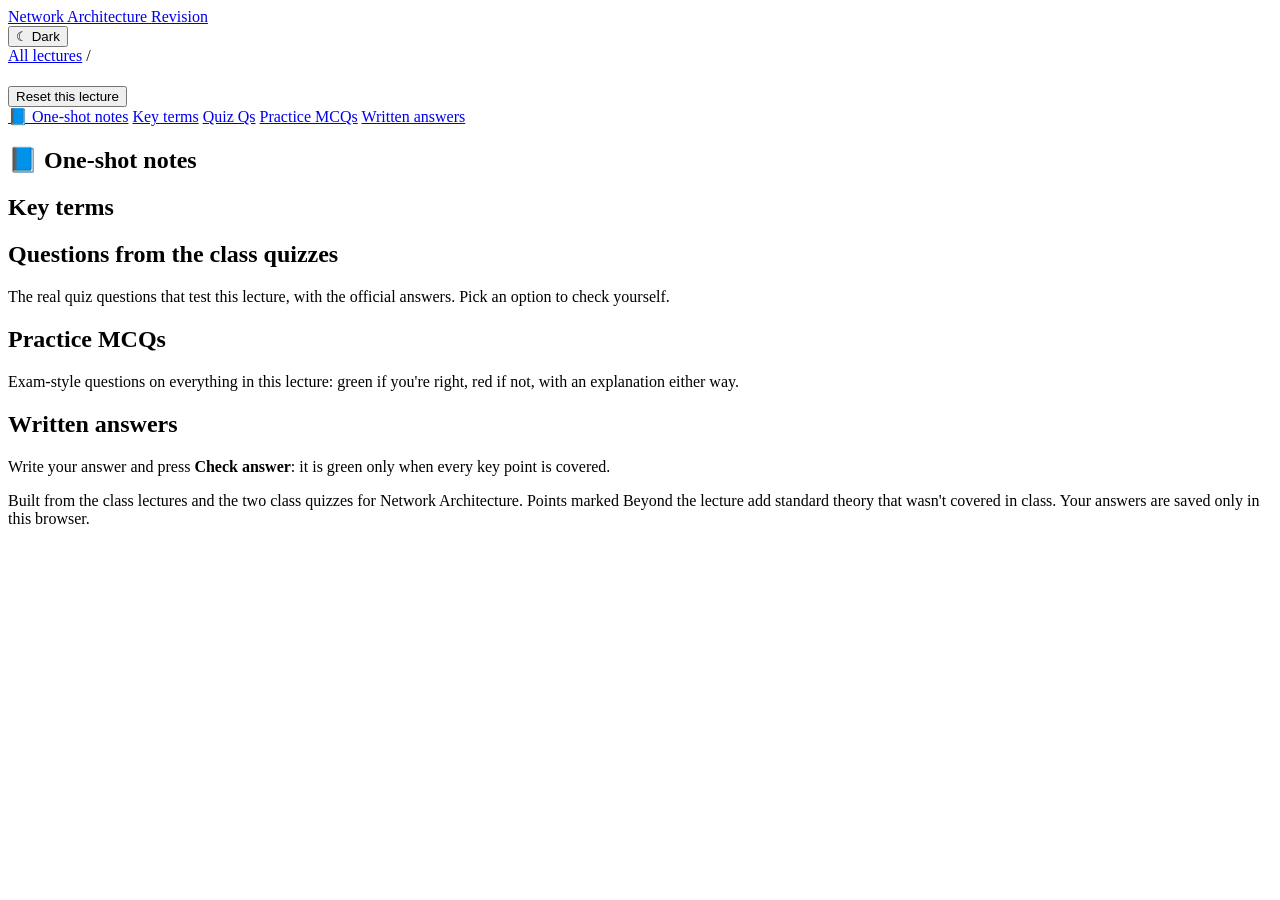
==== lectures/lecture-01.html @ 45fb61a8 "Generate lecture and quiz pages" ====
<!doctype html>
<html lang="en">
<head>
<meta charset="utf-8">
<meta name="viewport" content="width=device-width, initial-scale=1">
<title>Lecture 1: Network programming 101 · Network Architecture Revision</title>
<meta name="description" content="Builds a TCP echo server and client in C from the socket system calls (socket, bind, listen, accept, read/write, close) and uses them to explain ports">
<link rel="stylesheet" href="../assets/style.css?v=e71295a45e">
</head>
<body data-page="lecture">
<header class="top"><div class="wrap">
  <a class="brand" href="../index.html">Network Architecture <span>Revision</span></a>
  <div class="spacer"></div>
  <button class="theme-toggle" type="button">☾ Dark</button>
</div></header>
<main class="wrap">
  <div class="crumbs"><a href="../index.html">All lectures</a> / <span id="l-num"></span></div>
  <h1 id="l-title"></h1>
  <p class="sub" id="l-sub"></p>
  <div class="score-line"><span id="score"></span><button class="btn" id="reset" type="button">Reset this lecture</button></div>
  <nav class="section-nav" aria-label="Sections">
    <a class="btn" href="#sec-notes">📘 One-shot notes</a>
    <a class="btn" href="#sec-terms">Key terms</a>
    <a class="btn" href="#sec-quiz">Quiz Qs</a>
    <a class="btn" href="#sec-mcq">Practice MCQs</a>
    <a class="btn" href="#sec-short">Written answers</a>
  </nav>
  <h2 id="sec-notes">📘 One-shot notes</h2>
  <div class="toc" id="toc"></div>
  <div id="notes"></div>
  <h2 id="sec-terms">Key terms</h2>
  <div id="terms"></div>
  <h2 id="sec-quiz">Questions from the class quizzes</h2>
  <p class="sub">The real quiz questions that test this lecture, with the official answers. Pick an option to check yourself.</p>
  <div id="quiz"></div>
  <h2 id="sec-mcq">Practice MCQs</h2>
  <p class="sub">Exam-style questions on everything in this lecture: green if you're right, red if not, with an explanation either way.</p>
  <div id="mcqs"></div>
  <h2 id="sec-short">Written answers</h2>
  <p class="sub">Write your answer and press <b>Check answer</b>: it is green only when every key point is covered.</p>
  <div id="short"></div>
  <nav class="pager" id="pager" aria-label="Lecture navigation"></nav>

  <p class="foot">Built from the class lectures and the two class quizzes for Network Architecture. Points marked <span class="beyond">Beyond the lecture</span> add standard theory that wasn't covered in class. Your answers are saved only in this browser.</p>
</main>
<script src="../data/site.js?v=35b3f3f5b0"></script>
<script src="../data/lecture-01.js?v=d0085a1a8b"></script>
<script src="../assets/app.js?v=5c8128cb77"></script>
</body>
</html>
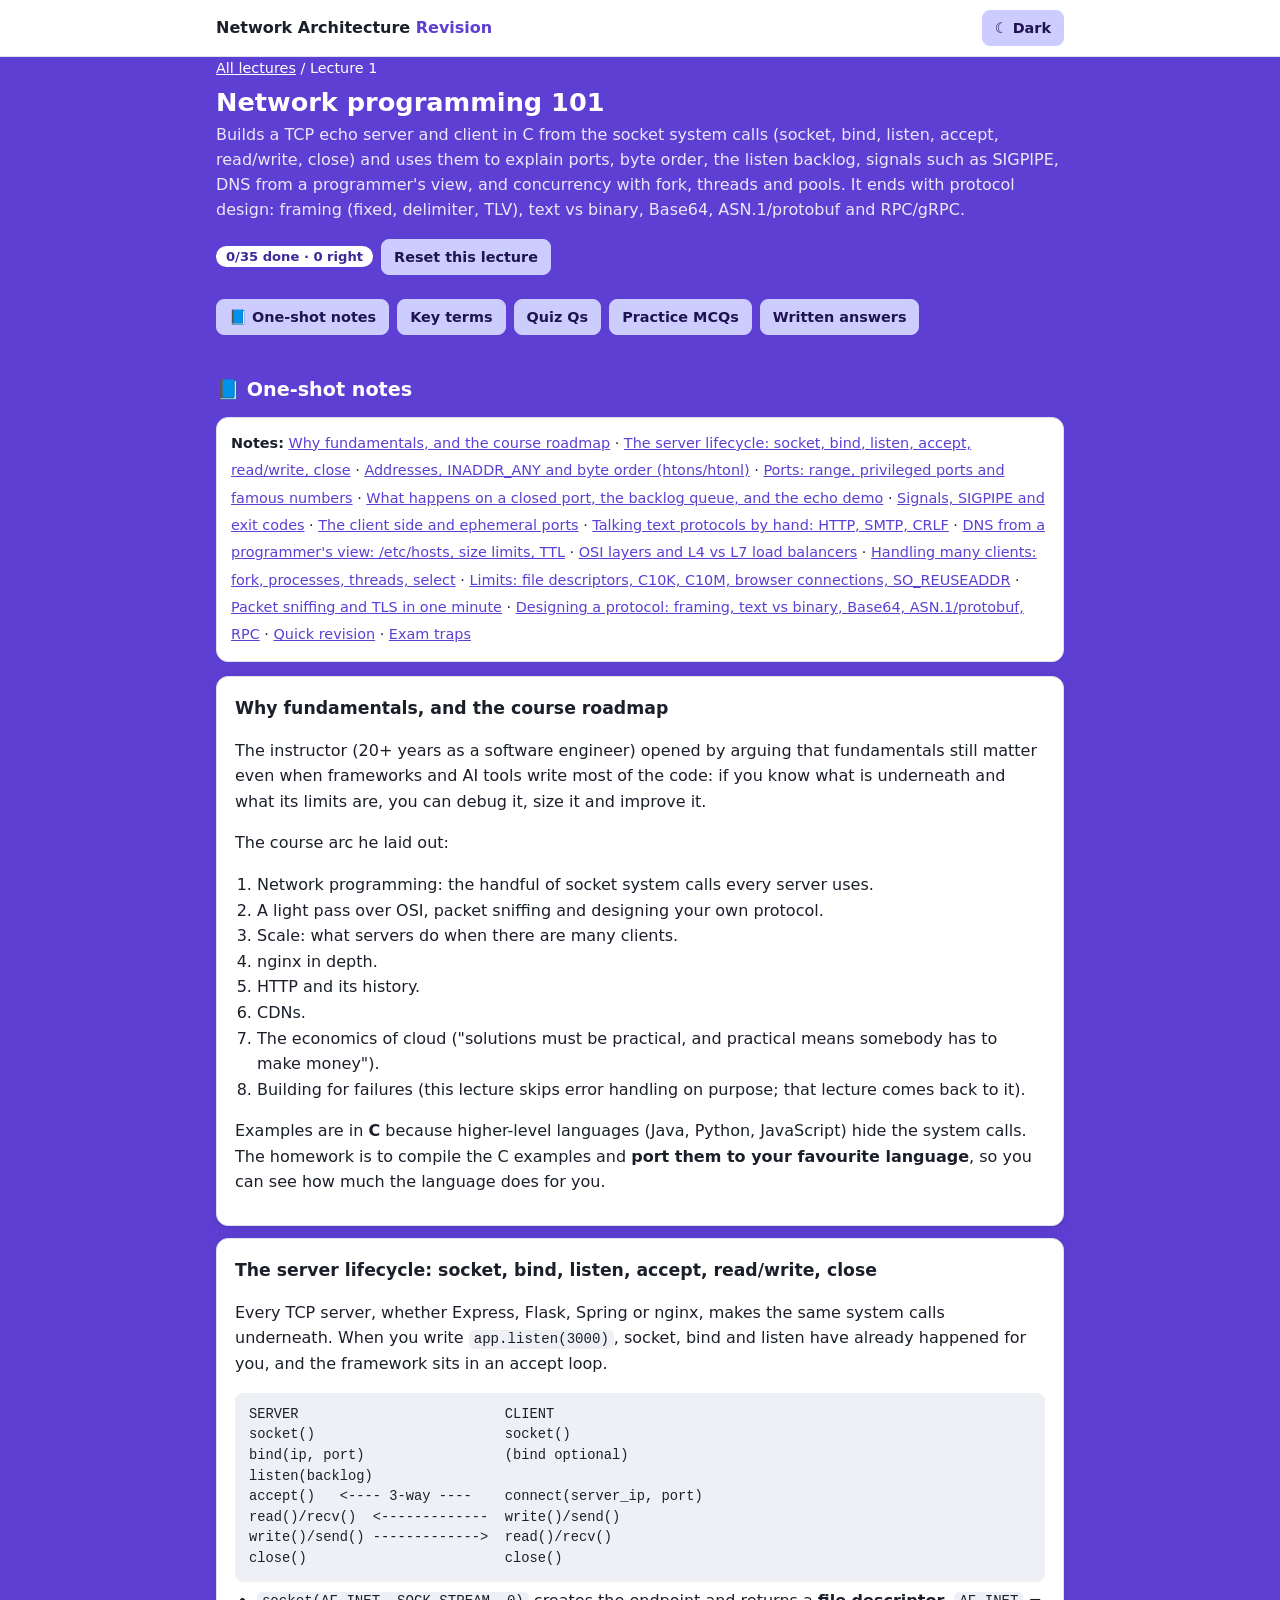
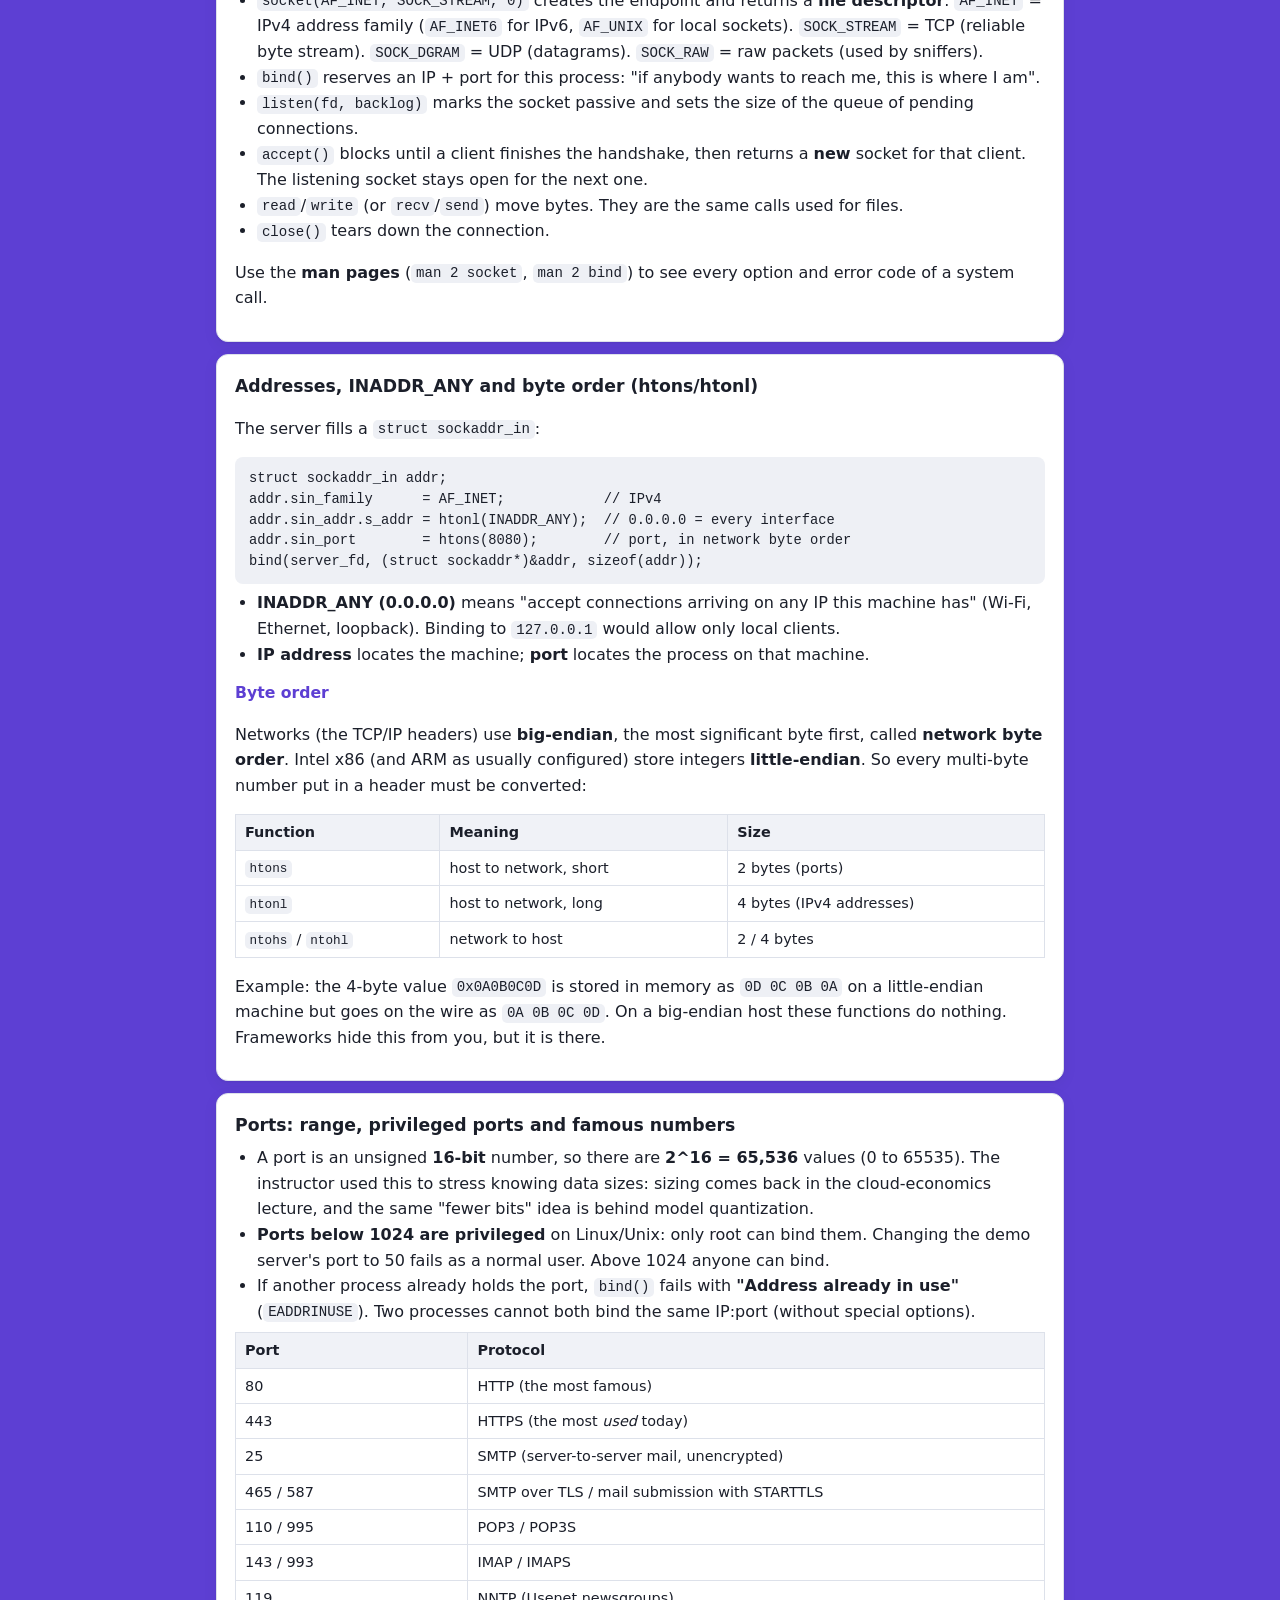
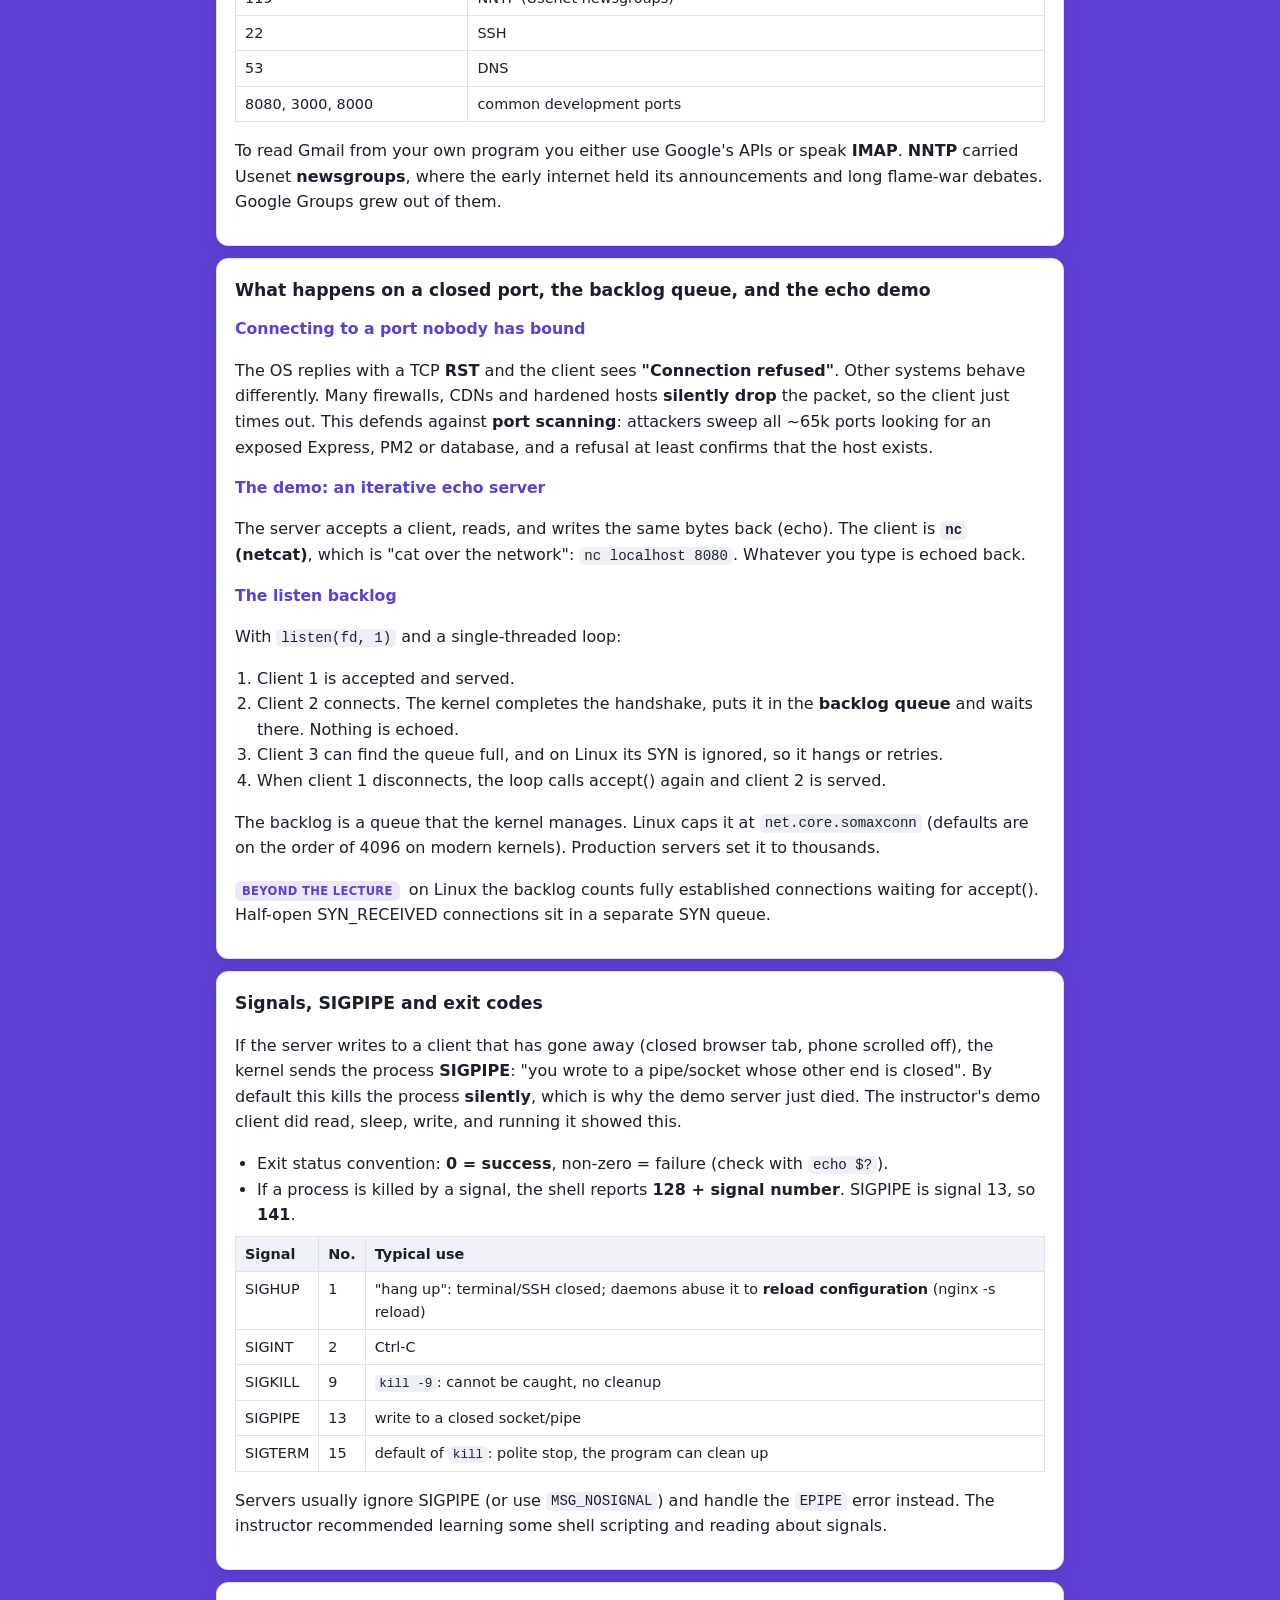
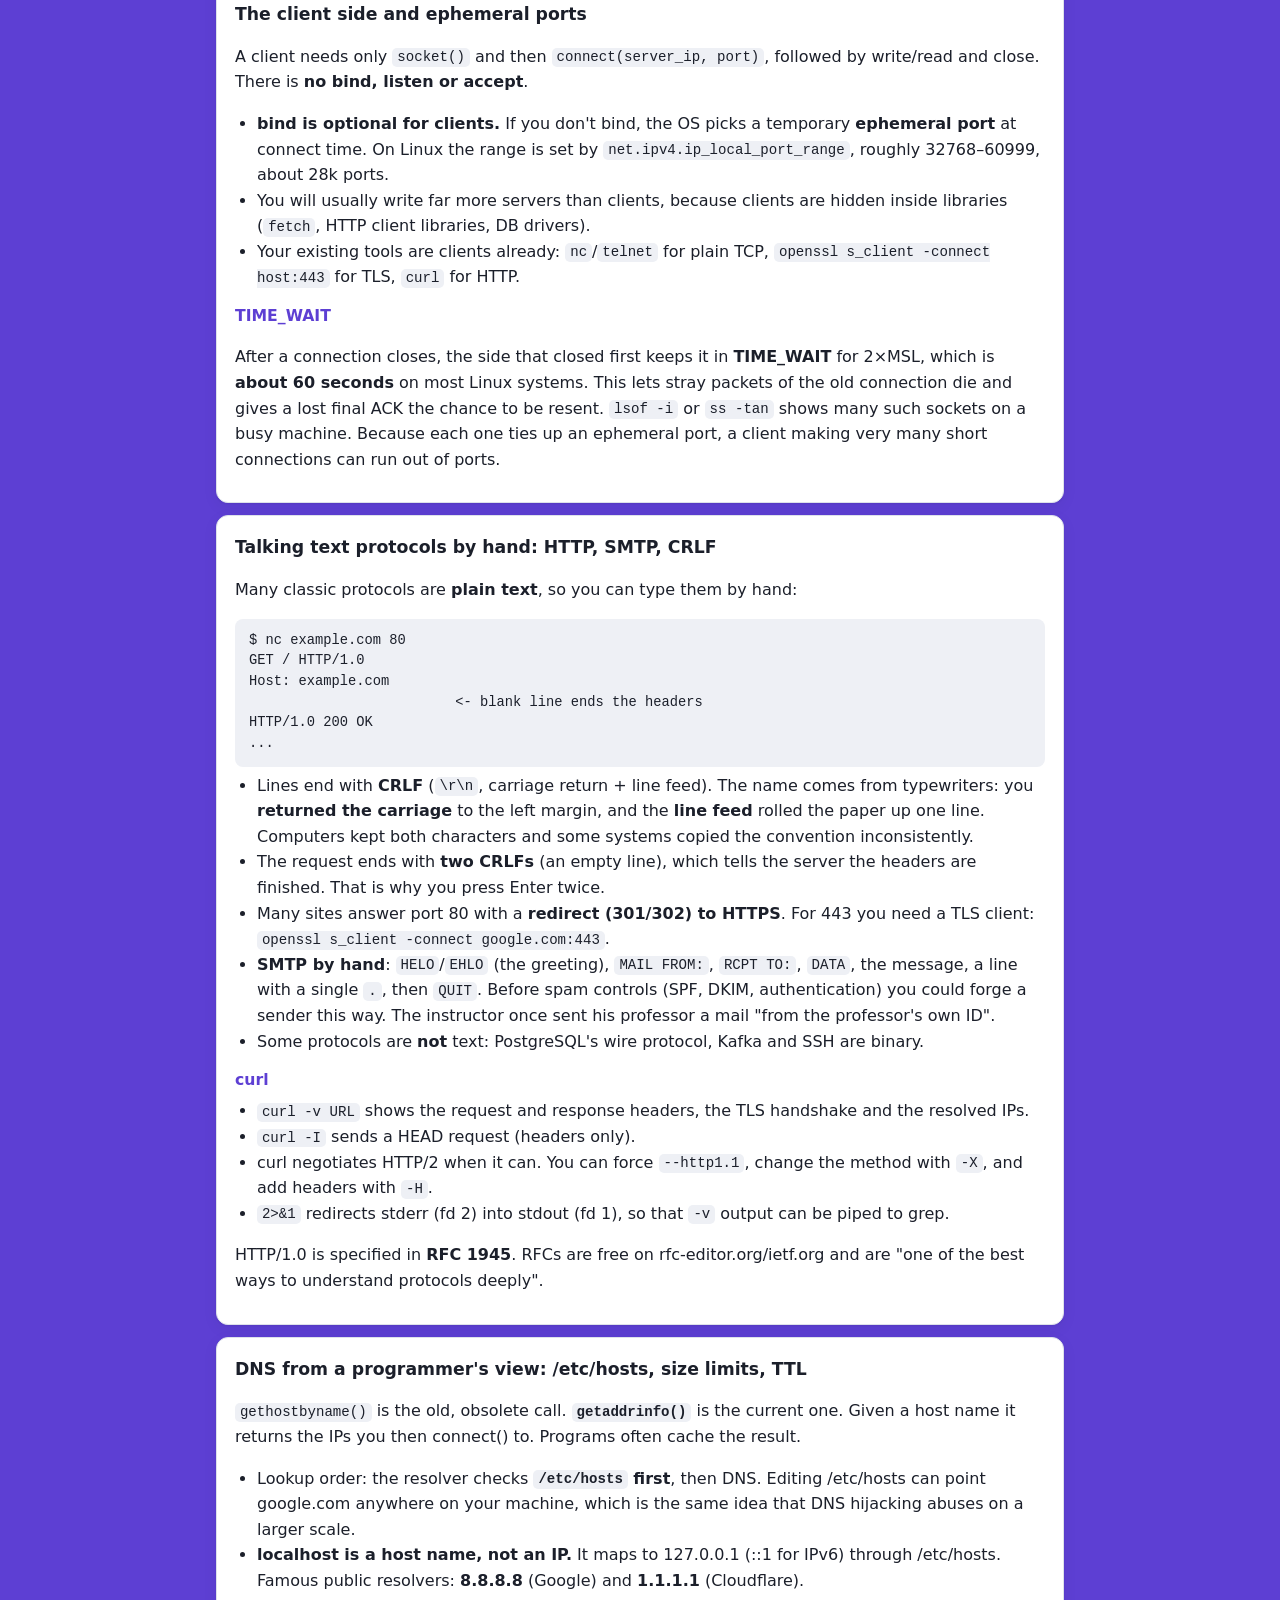
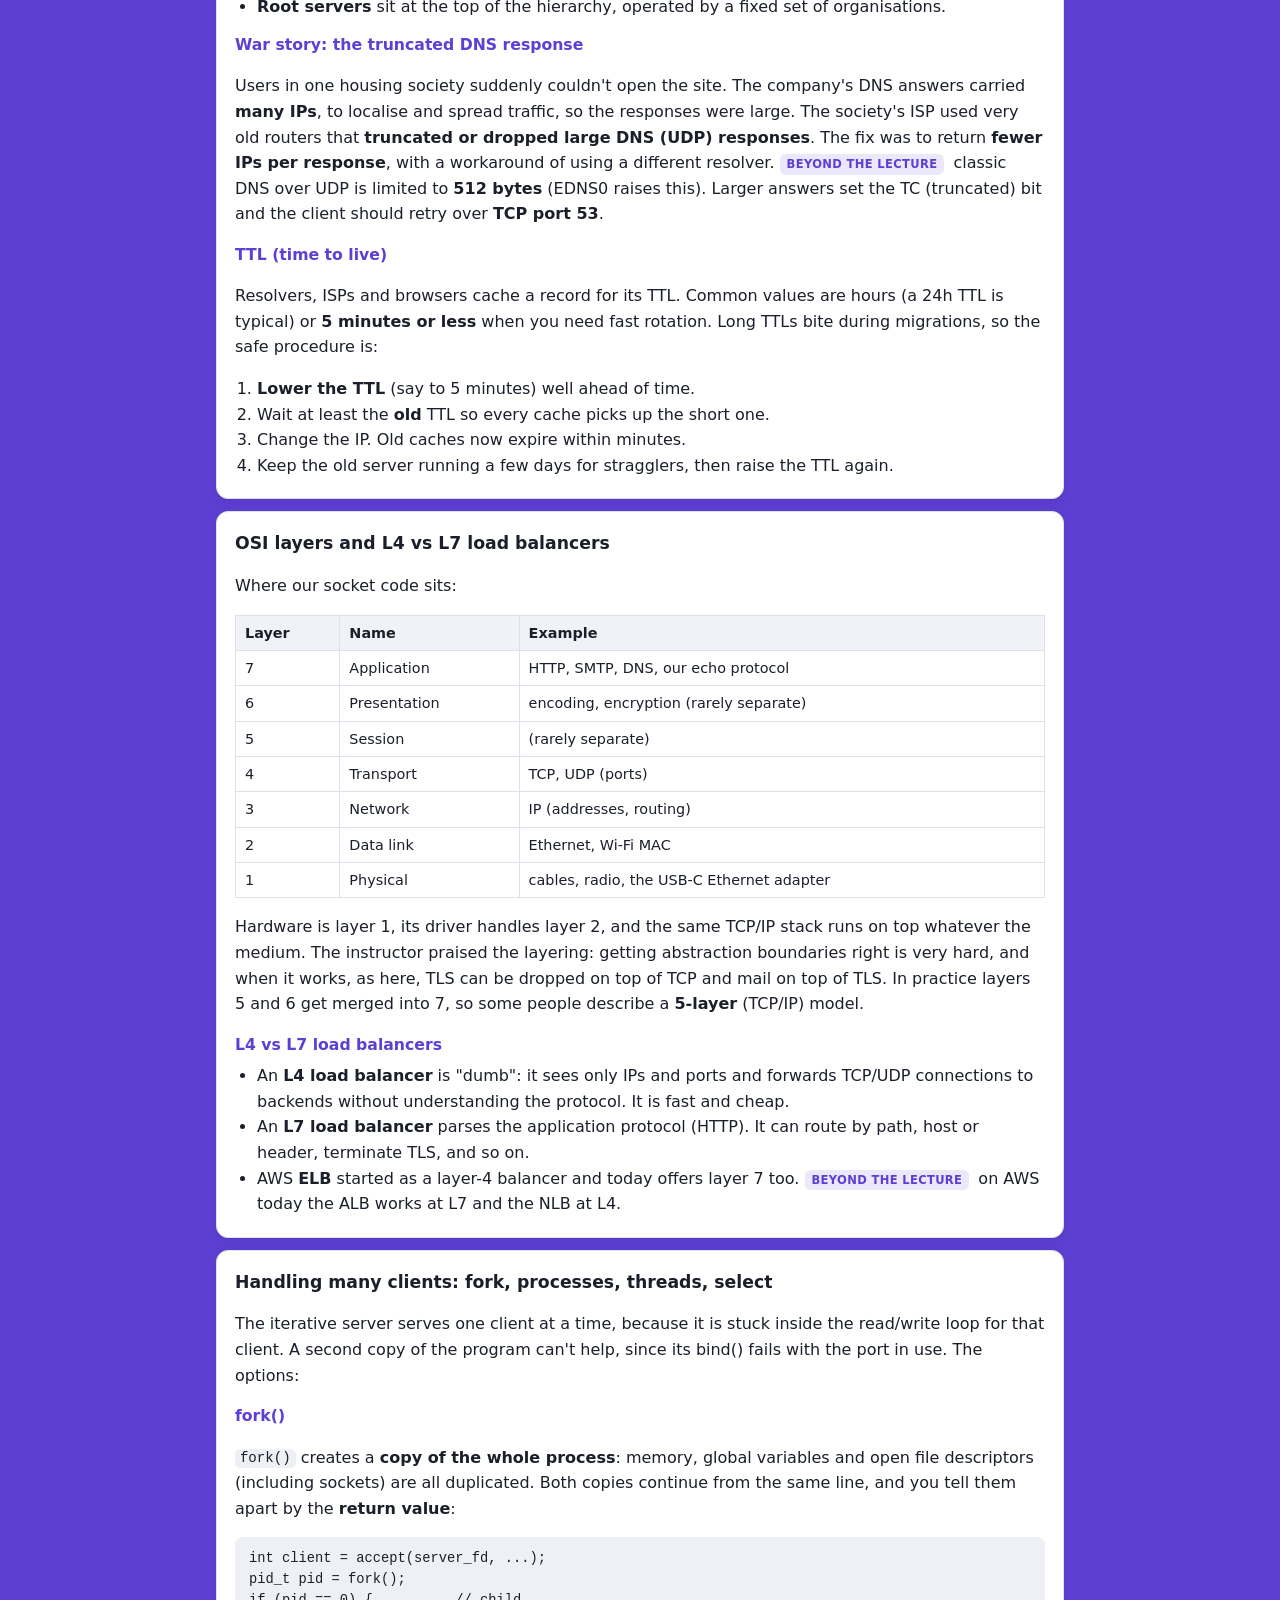
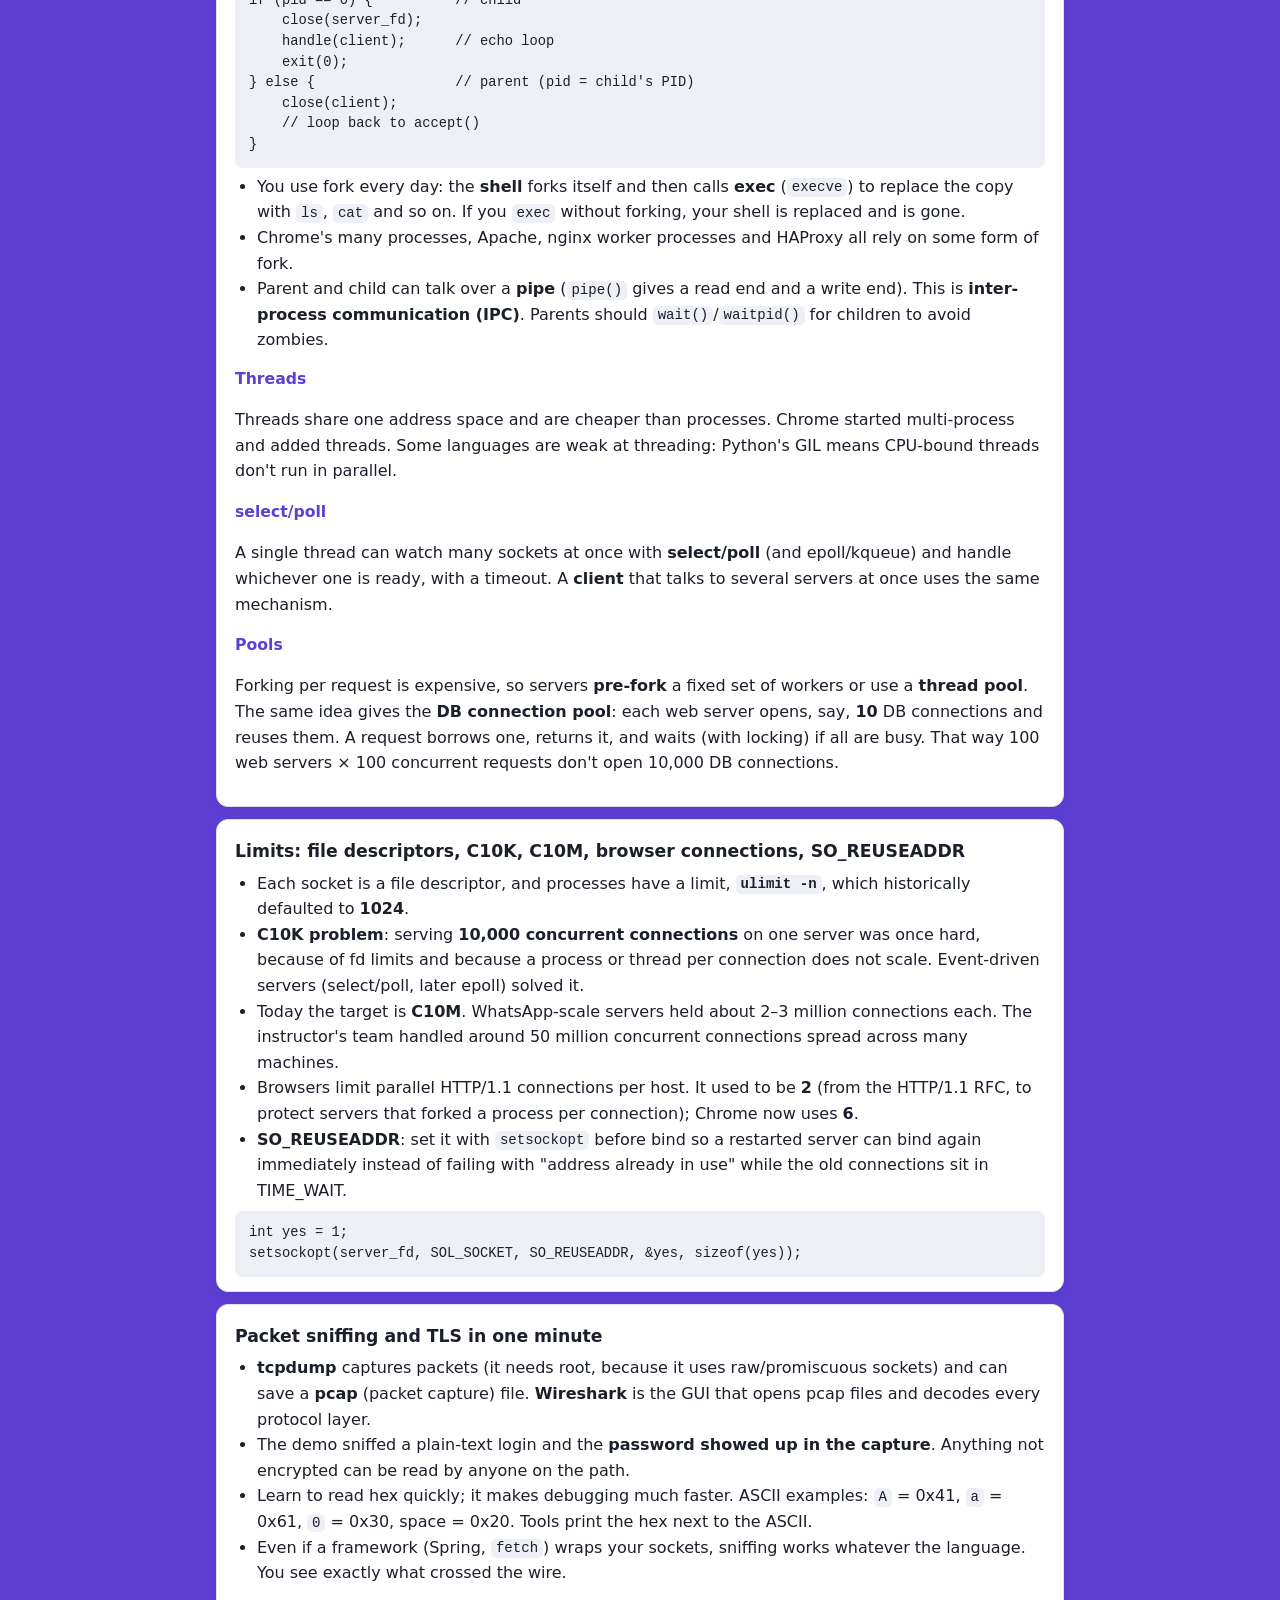
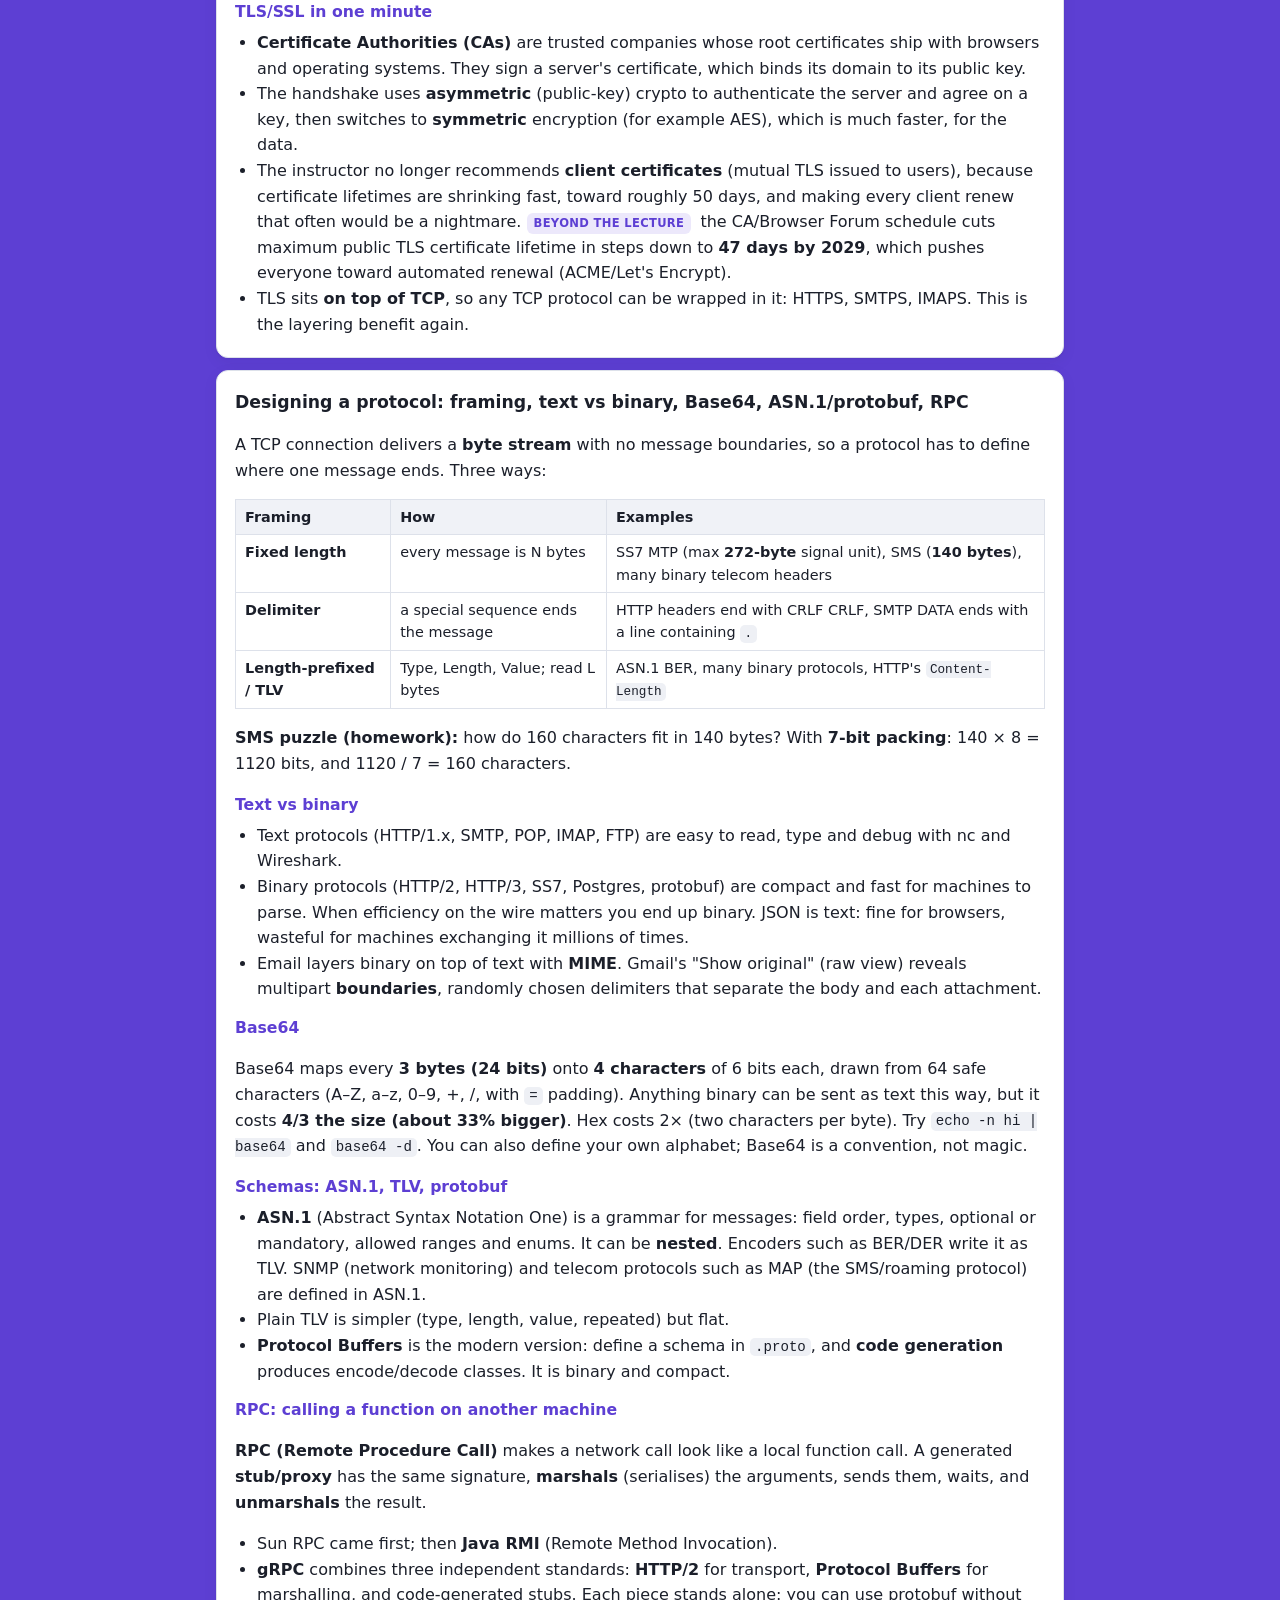
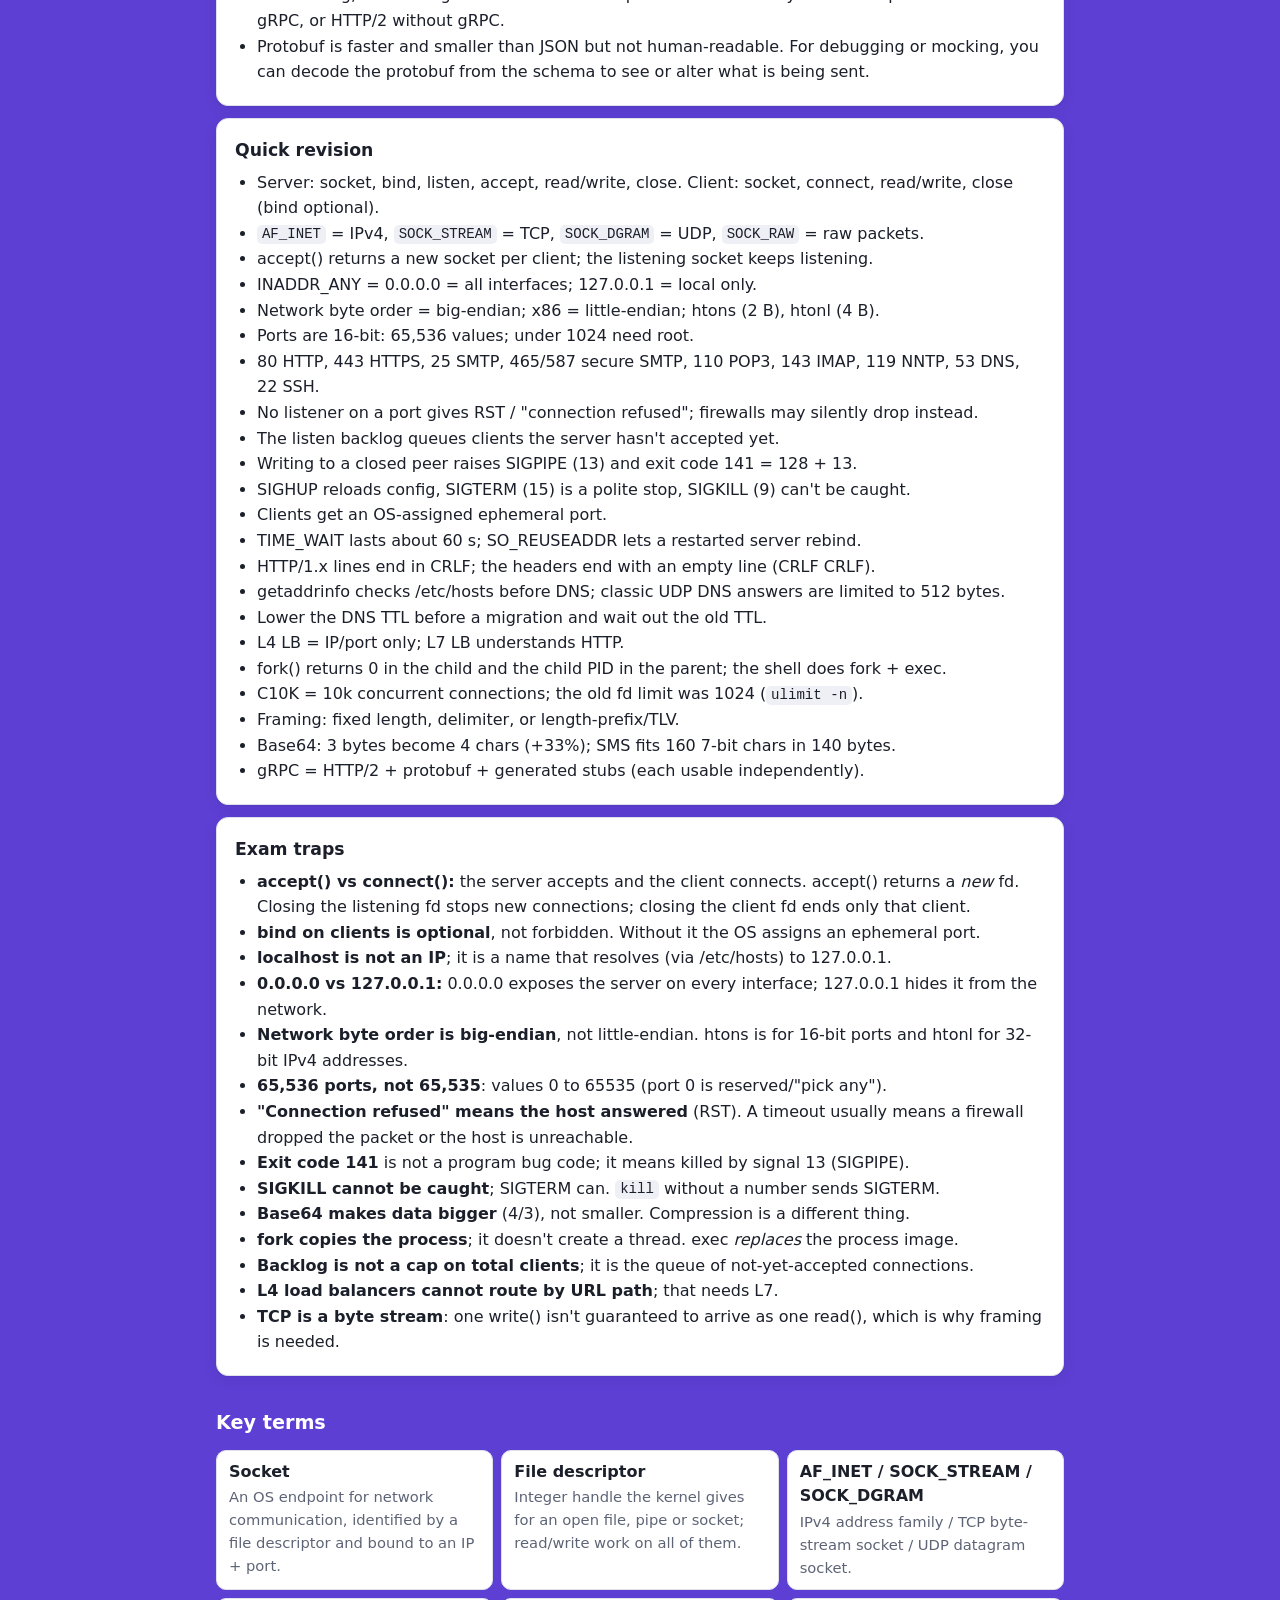
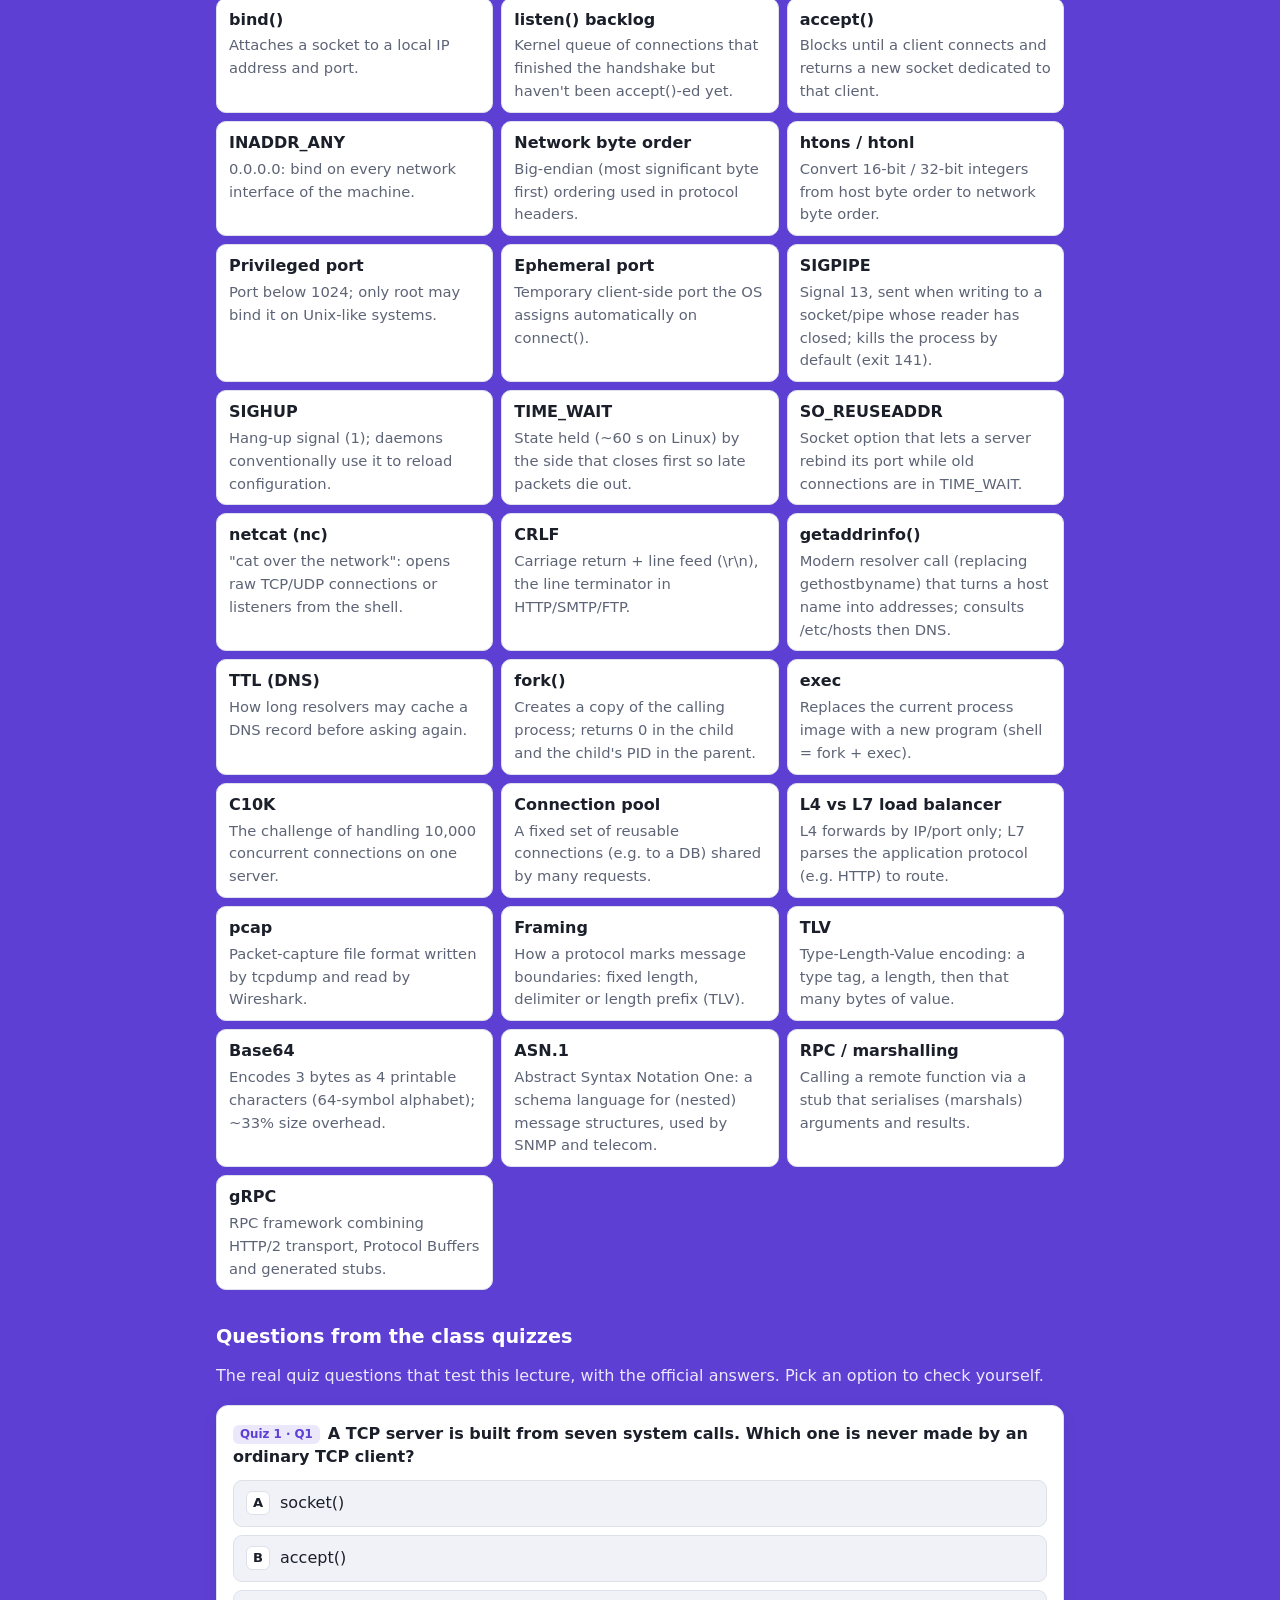
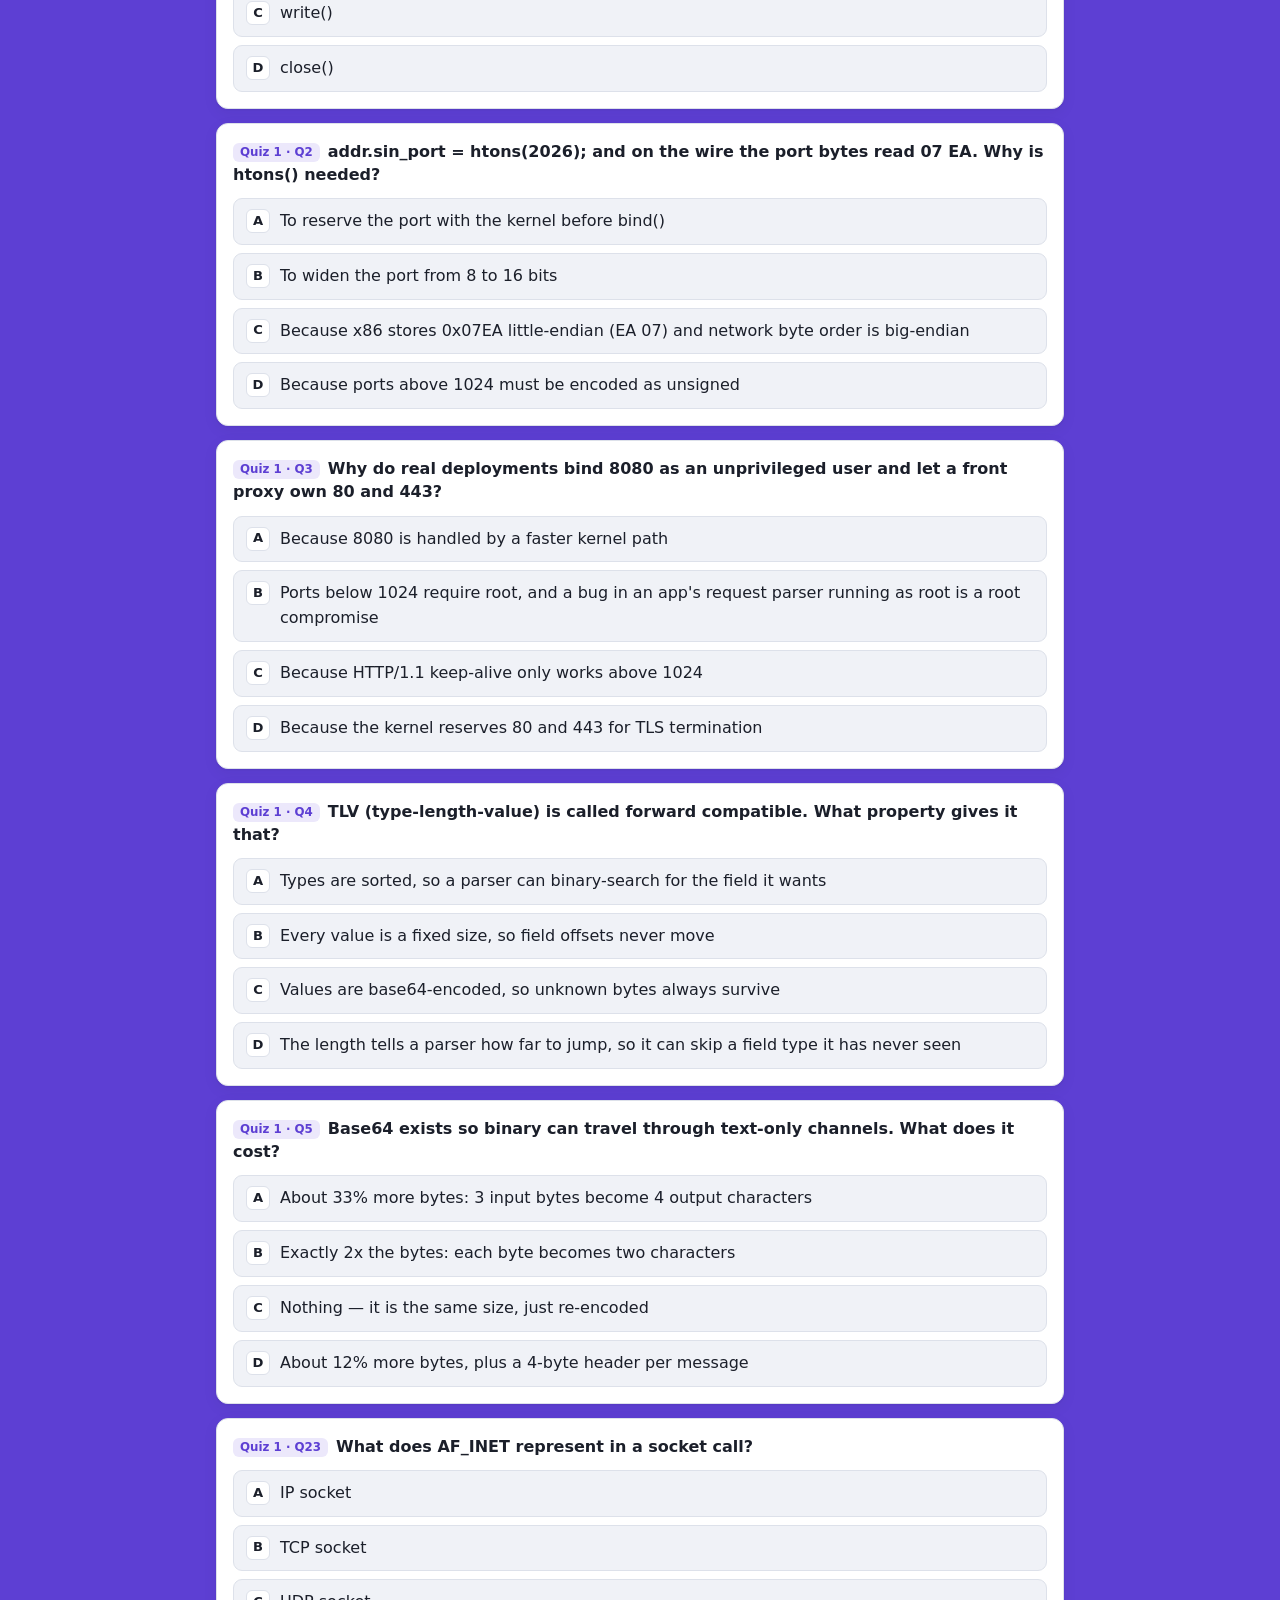
==== commit 3207e7cf: "Purple theme: #5D3FD3 page background and #CCCCFF buttons in light and dark mode" ====
--- a/lectures/lecture-01.html
+++ b/lectures/lecture-01.html
@@ -5,7 +5,7 @@
 <meta name="viewport" content="width=device-width, initial-scale=1">
 <title>Lecture 1: Network programming 101 · Network Architecture Revision</title>
 <meta name="description" content="Builds a TCP echo server and client in C from the socket system calls (socket, bind, listen, accept, read/write, close) and uses them to explain ports">
-<link rel="stylesheet" href="../assets/style.css?v=e71295a45e">
+<link rel="stylesheet" href="../assets/style.css?v=2b9ef33f94">
 </head>
 <body data-page="lecture">
 <header class="top"><div class="wrap">
--- a/assets/style.css
+++ b/assets/style.css
@@ -0,0 +1,238 @@
+/* DevOps Exam Practice: shared styles */
+:root {
+  --bg: #f6f7fb;
+  --surface: #ffffff;
+  --surface-2: #f0f2f7;
+  --text: #1b1f2a;
+  --muted: #5d6476;
+  --border: #dde1ea;
+  --accent: #2f5bea;
+  --accent-soft: #e8eeff;
+  --ok: #17803d;
+  --ok-bg: #e7f6ec;
+  --ok-border: #8fd3a6;
+  --bad: #c62828;
+  --bad-bg: #fdecec;
+  --bad-border: #f2a7a7;
+  --code-bg: #eef0f5;
+  --shadow: 0 1px 2px rgba(20, 24, 40, .06), 0 4px 16px rgba(20, 24, 40, .05);
+  --radius: 12px;
+  --mono: ui-monospace, SFMono-Regular, Menlo, Consolas, "Liberation Mono", monospace;
+}
+@media (prefers-color-scheme: dark) {
+  :root:not([data-theme="light"]) {
+    --bg: #0f1218; --surface: #171b24; --surface-2: #1e2330; --text: #e6e9f0; --muted: #9aa3b5;
+    --border: #2a3142; --accent: #7b9cff; --accent-soft: #1f2a4a;
+    --ok: #4fd17f; --ok-bg: #12291c; --ok-border: #2f7a4b;
+    --bad: #ff7a7a; --bad-bg: #2e1517; --bad-border: #7a3236;
+    --code-bg: #232a38; --shadow: 0 1px 2px rgba(0,0,0,.4);
+  }
+}
+:root[data-theme="dark"] {
+  --bg: #0f1218; --surface: #171b24; --surface-2: #1e2330; --text: #e6e9f0; --muted: #9aa3b5;
+  --border: #2a3142; --accent: #7b9cff; --accent-soft: #1f2a4a;
+  --ok: #4fd17f; --ok-bg: #12291c; --ok-border: #2f7a4b;
+  --bad: #ff7a7a; --bad-bg: #2e1517; --bad-border: #7a3236;
+  --code-bg: #232a38; --shadow: 0 1px 2px rgba(0,0,0,.4);
+}
+
+* { box-sizing: border-box; }
+html { -webkit-text-size-adjust: 100%; }
+body {
+  margin: 0; background: var(--bg); color: var(--text);
+  font: 16px/1.55 system-ui, -apple-system, "Segoe UI", Roboto, "Helvetica Neue", Arial, sans-serif;
+}
+a { color: var(--accent); }
+code {
+  font-family: var(--mono); font-size: .88em; background: var(--code-bg);
+  padding: .1em .35em; border-radius: 5px; overflow-wrap: anywhere;
+}
+pre {
+  font-family: var(--mono); font-size: .86rem; line-height: 1.5; background: var(--code-bg);
+  padding: 12px 14px; border-radius: 8px; overflow-x: auto; margin: 8px 0 0;
+  white-space: pre-wrap; overflow-wrap: anywhere;
+}
+
+/* Layout */
+.wrap { max-width: 880px; margin: 0 auto; padding: 0 16px; }
+header.top {
+  background: var(--surface); border-bottom: 1px solid var(--border);
+  position: sticky; top: 0; z-index: 10;
+}
+header.top .wrap { display: flex; align-items: center; gap: 12px; min-height: 56px; flex-wrap: wrap; }
+.brand { font-weight: 700; text-decoration: none; color: var(--text); }
+.brand span { color: var(--accent); }
+.spacer { flex: 1; }
+.theme-toggle, .btn {
+  font: inherit; font-size: .9rem; border: 1px solid var(--border); background: var(--surface);
+  color: var(--text); border-radius: 8px; padding: 6px 12px; cursor: pointer;
+}
+.btn:hover, .theme-toggle:hover { border-color: var(--accent); }
+.btn.primary { background: var(--accent); border-color: var(--accent); color: #fff; }
+.btn.primary:hover { filter: brightness(1.08); }
+.btn:focus-visible, .option:focus-visible, textarea:focus-visible, .theme-toggle:focus-visible {
+  outline: 3px solid var(--accent); outline-offset: 2px;
+}
+
+main { padding: 24px 0 64px; }
+h1 { font-size: 1.6rem; margin: 0 0 4px; line-height: 1.25; }
+h2 { font-size: 1.2rem; margin: 32px 0 12px; }
+.sub { color: var(--muted); margin: 0 0 16px; }
+
+/* Index */
+.grid { display: grid; grid-template-columns: repeat(auto-fill, minmax(240px, 1fr)); gap: 12px; }
+.card {
+  display: block; background: var(--surface); border: 1px solid var(--border); border-radius: var(--radius);
+  padding: 14px 16px; text-decoration: none; color: var(--text); box-shadow: var(--shadow);
+  transition: border-color .15s, transform .15s;
+}
+.card:hover { border-color: var(--accent); transform: translateY(-1px); }
+.card .num { font-size: .78rem; font-weight: 700; color: var(--accent); text-transform: uppercase; letter-spacing: .04em; }
+.card .title { font-weight: 650; margin: 2px 0 8px; }
+.card .meta { font-size: .85rem; color: var(--muted); }
+.bar { height: 6px; background: var(--surface-2); border-radius: 99px; overflow: hidden; margin-top: 10px; }
+.bar > i { display: block; height: 100%; background: var(--ok); width: 0; }
+.summary {
+  display: flex; gap: 12px; flex-wrap: wrap; margin: 0 0 20px;
+}
+.stat {
+  background: var(--surface); border: 1px solid var(--border); border-radius: var(--radius);
+  padding: 10px 14px; min-width: 130px; box-shadow: var(--shadow);
+}
+.stat b { display: block; font-size: 1.3rem; }
+.stat span { font-size: .82rem; color: var(--muted); }
+
+/* Session page */
+.crumbs { font-size: .9rem; margin-bottom: 8px; }
+.score-line { display: flex; gap: 8px; align-items: center; flex-wrap: wrap; margin: 8px 0 0; }
+.pill {
+  font-size: .82rem; padding: 3px 10px; border-radius: 99px; background: var(--accent-soft);
+  color: var(--accent); font-weight: 600;
+}
+.q {
+  background: var(--surface); border: 1px solid var(--border); border-radius: var(--radius);
+  padding: 16px; margin: 0 0 14px; box-shadow: var(--shadow);
+}
+.q h3 { font-size: 1rem; margin: 0 0 12px; line-height: 1.45; }
+.q h3 .qn { color: var(--muted); font-weight: 600; margin-right: 6px; }
+.options { display: grid; gap: 8px; }
+.option {
+  display: flex; gap: 10px; align-items: flex-start; text-align: left; width: 100%;
+  font: inherit; color: var(--text); background: var(--surface-2); border: 1.5px solid var(--border);
+  border-radius: 9px; padding: 10px 12px; cursor: pointer;
+}
+.option:hover:not(:disabled) { border-color: var(--accent); }
+.option .letter {
+  flex: none; width: 24px; height: 24px; border-radius: 6px; display: grid; place-items: center;
+  font-weight: 700; font-size: .82rem; background: var(--surface); border: 1px solid var(--border);
+}
+.option:disabled { cursor: default; }
+.option.correct { background: var(--ok-bg); border-color: var(--ok); }
+.option.correct .letter { background: var(--ok); color: #fff; border-color: var(--ok); }
+.option.wrong { background: var(--bad-bg); border-color: var(--bad); }
+.option.wrong .letter { background: var(--bad); color: #fff; border-color: var(--bad); }
+.option.dim { opacity: .6; }
+
+.feedback {
+  margin-top: 12px; border-radius: 9px; padding: 10px 12px; border: 1px solid; font-size: .95rem;
+}
+.feedback.ok { background: var(--ok-bg); border-color: var(--ok-border); }
+.feedback.bad { background: var(--bad-bg); border-color: var(--bad-border); }
+.feedback .verdict { font-weight: 700; display: block; margin-bottom: 4px; }
+.feedback.ok .verdict { color: var(--ok); }
+.feedback.bad .verdict { color: var(--bad); }
+.feedback p { margin: 4px 0 0; }
+.feedback .note { color: var(--muted); font-size: .88rem; }
+
+/* Labs */
+.lab .task { margin: 0 0 12px; }
+textarea {
+  width: 100%; min-height: 170px; resize: vertical; font-family: var(--mono); font-size: .88rem;
+  line-height: 1.5; padding: 10px 12px; color: var(--text); background: var(--surface-2);
+  border: 1.5px solid var(--border); border-radius: 9px;
+}
+.lab-actions { display: flex; gap: 8px; flex-wrap: wrap; margin-top: 10px; }
+.checks { list-style: none; padding: 0; margin: 8px 0 0; display: grid; gap: 4px; }
+.checks li { display: flex; gap: 8px; align-items: flex-start; font-size: .92rem; }
+.checks li .mark { flex: none; font-weight: 800; width: 18px; }
+.checks li.hit .mark { color: var(--ok); }
+.checks li.miss .mark { color: var(--bad); }
+.model { margin-top: 12px; }
+.model summary { cursor: pointer; font-weight: 600; }
+.format-hint {
+  font-size: .9rem; color: var(--muted); background: var(--surface); border: 1px dashed var(--border);
+  border-radius: 9px; padding: 10px 12px; margin: 0 0 14px;
+}
+.pager { display: flex; justify-content: space-between; gap: 12px; margin-top: 28px; flex-wrap: wrap; }
+.foot { color: var(--muted); font-size: .85rem; margin-top: 40px; border-top: 1px solid var(--border); padding-top: 16px; }
+
+@media (max-width: 520px) {
+  h1 { font-size: 1.35rem; }
+  .q { padding: 14px 12px; }
+  .stat { min-width: 0; flex: 1; }
+}
+
+/* Completed session badge */
+.badge {
+  display: inline-block; margin-left: 6px; padding: 1px 8px; border-radius: 99px; font-size: .72rem;
+  letter-spacing: 0; text-transform: none; background: var(--ok-bg); color: var(--ok); border: 1px solid var(--ok-border);
+}
+.card.done { border-color: var(--ok-border); }
+
+/* ---------- Network Architecture additions ---------- */
+.badge {
+  display: inline-block; margin-left: 6px; padding: 1px 8px; border-radius: 99px; font-size: .72rem;
+  letter-spacing: 0; text-transform: none; background: var(--ok-bg); color: var(--ok); border: 1px solid var(--ok-border);
+}
+.card.done { border-color: var(--ok-border); }
+.section-nav { display: flex; gap: 8px; flex-wrap: wrap; margin: 16px 0 4px; position: sticky; top: 57px; z-index: 5;
+  background: var(--bg); padding: 8px 0; }
+.section-nav a { text-decoration: none; }
+.toc { font-size: .9rem; line-height: 1.9; background: var(--surface); border: 1px solid var(--border);
+  border-radius: var(--radius); padding: 12px 14px; margin: 0 0 14px; }
+.toc a { overflow-wrap: anywhere; }
+.note-sec { background: var(--surface); border: 1px solid var(--border); border-radius: var(--radius);
+  padding: 4px 18px 14px; margin: 0 0 12px; box-shadow: var(--shadow); scroll-margin-top: 110px; }
+.note-sec h3 { font-size: 1.08rem; margin: 14px 0 6px; }
+.note-sec h4 { font-size: .98rem; margin: 14px 0 4px; color: var(--accent); }
+.note-sec p, .note-sec li { line-height: 1.6; }
+.note-sec ul, .note-sec ol { padding-left: 22px; margin: 6px 0; }
+.beyond { display: inline-block; font-size: .72rem; font-weight: 700; text-transform: uppercase; letter-spacing: .03em;
+  padding: 1px 7px; border-radius: 6px; background: var(--accent-soft); color: var(--accent); margin-right: 4px; }
+.table-wrap { overflow-x: auto; margin: 8px 0; }
+table { border-collapse: collapse; width: 100%; font-size: .9rem; }
+th, td { border: 1px solid var(--border); padding: 6px 9px; text-align: left; vertical-align: top; }
+th { background: var(--surface-2); }
+.terms { display: grid; grid-template-columns: repeat(auto-fill, minmax(260px, 1fr)); gap: 8px; margin: 0; }
+.terms > div { background: var(--surface); border: 1px solid var(--border); border-radius: 10px; padding: 9px 12px; }
+.terms dt { font-weight: 700; }
+.terms dd { margin: 2px 0 0; color: var(--muted); font-size: .92rem; }
+.tag { display: inline-block; font-size: .74rem; font-weight: 700; color: var(--accent); background: var(--accent-soft);
+  border-radius: 6px; padding: 1px 7px; margin-right: 8px; vertical-align: 1px; }
+.q h3 { font-weight: 600; }
+.feedback:not(.ok):not(.bad) { background: var(--surface-2); border-color: var(--border); }
+@media (max-width: 520px) { .section-nav { top: 0; position: static; } .note-sec { padding: 2px 12px 12px; } }
+
+/* ---------- Colour scheme (both light and dark mode): purple page #5D3FD3, periwinkle buttons #CCCCFF ----------
+   Light mode keeps white content cards; dark mode keeps dark content cards. */
+:root {
+  --page-bg: #5D3FD3; --btn-bg: #CCCCFF; --btn-bg-hover: #B8B8F5; --btn-text: #1E1452;
+  --on-page: #FFFFFF; --on-page-muted: rgba(255, 255, 255, .88);
+  --accent: #5D3FD3; --accent-soft: #ECE8FB;
+}
+:root[data-theme="dark"] { --accent: #B3A4F5; --accent-soft: #2E2560; }
+@media (prefers-color-scheme: dark) {
+  :root:not([data-theme="light"]) { --accent: #B3A4F5; --accent-soft: #2E2560; }
+}
+body { background: var(--page-bg); }
+main > h1, main > h2, .crumbs, .crumbs span { color: var(--on-page); }
+main > .sub, main > p.sub { color: var(--on-page-muted); }
+.crumbs a, .foot a, main > .sub a { color: var(--on-page); text-decoration: underline; }
+.foot { color: var(--on-page-muted); border-top-color: rgba(255, 255, 255, .3); }
+.section-nav { background: var(--page-bg); }
+.btn, .btn.primary, .theme-toggle { background: var(--btn-bg); border-color: var(--btn-bg); color: var(--btn-text); font-weight: 600; }
+.btn:hover, .btn.primary:hover, .theme-toggle:hover { background: var(--btn-bg-hover); border-color: var(--btn-bg-hover); filter: none; }
+.btn.primary { box-shadow: 0 1px 0 rgba(30, 20, 82, .25); }
+.btn:focus-visible, .theme-toggle:focus-visible { outline-color: #FFFFFF; }
+.q .btn:focus-visible, .lab .btn:focus-visible { outline-color: var(--accent); }
+.score-line .pill { background: #FFFFFF; color: #3B2A9A; }
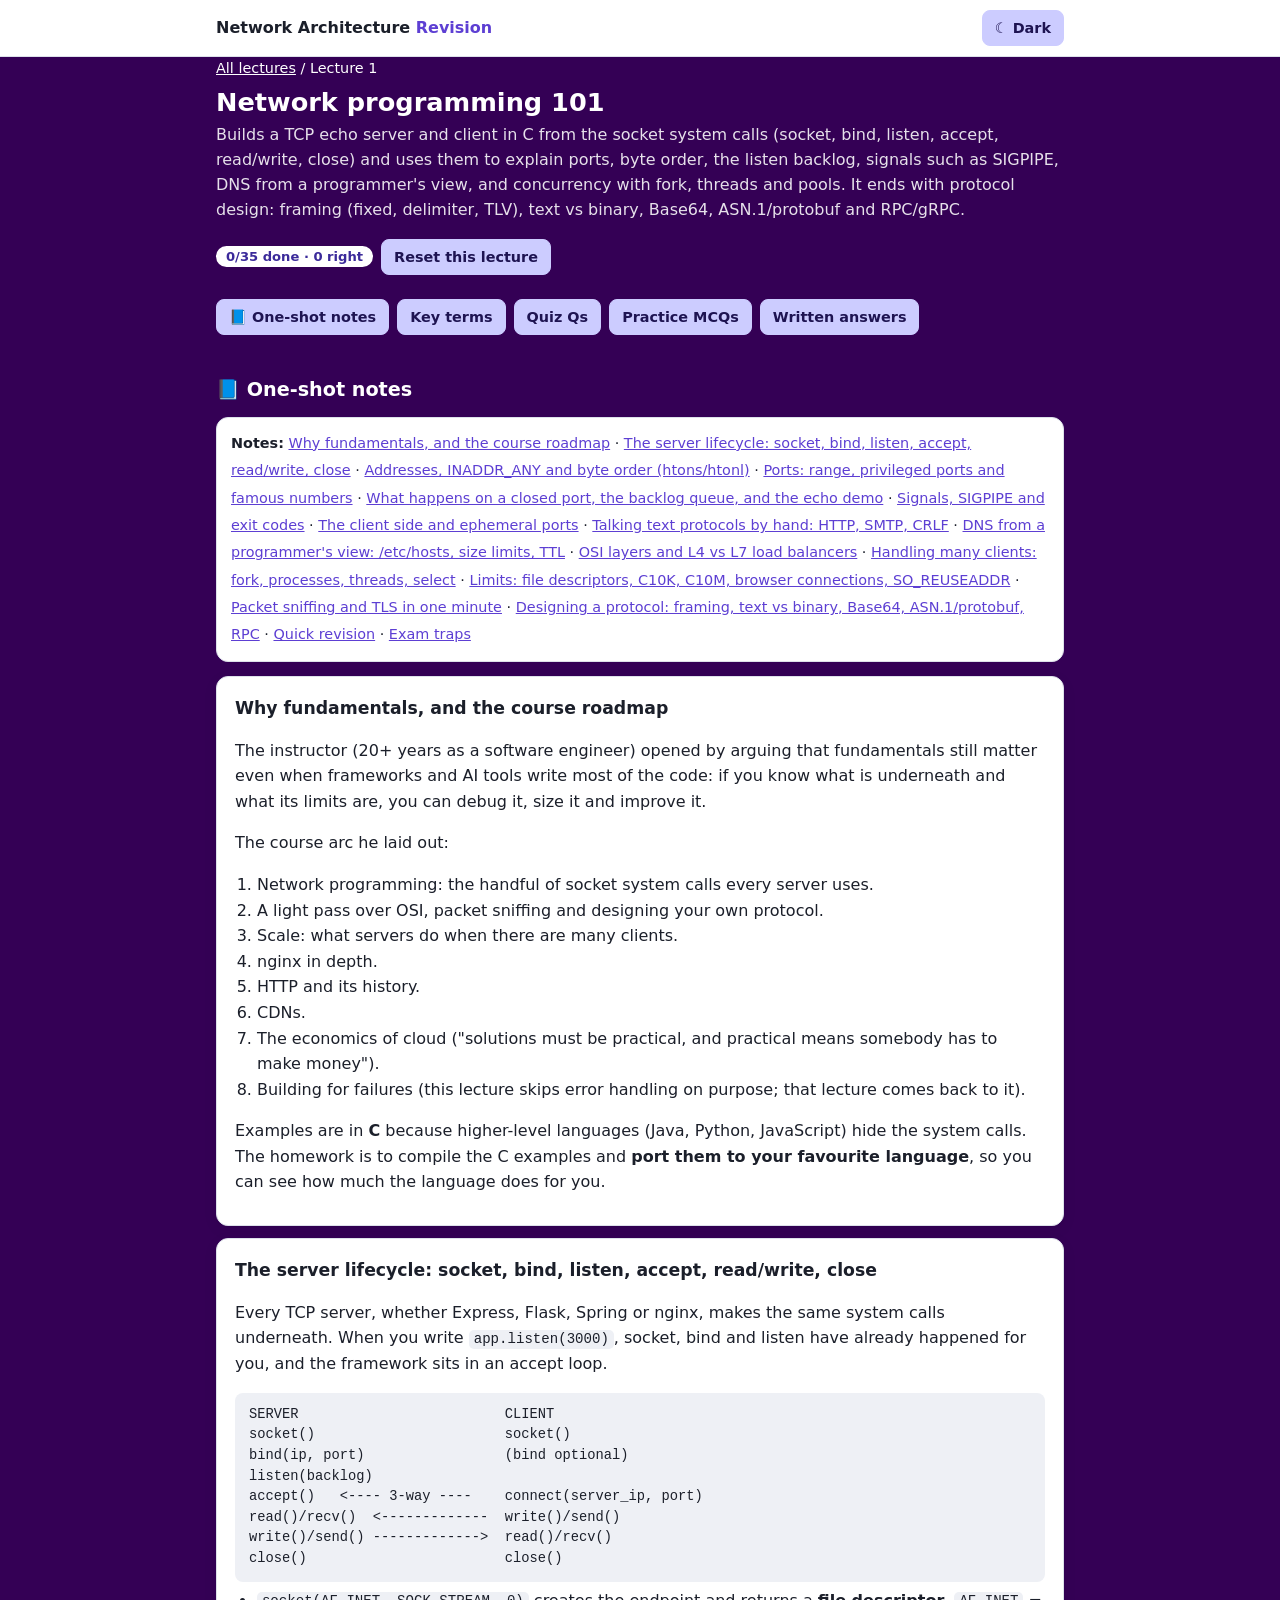
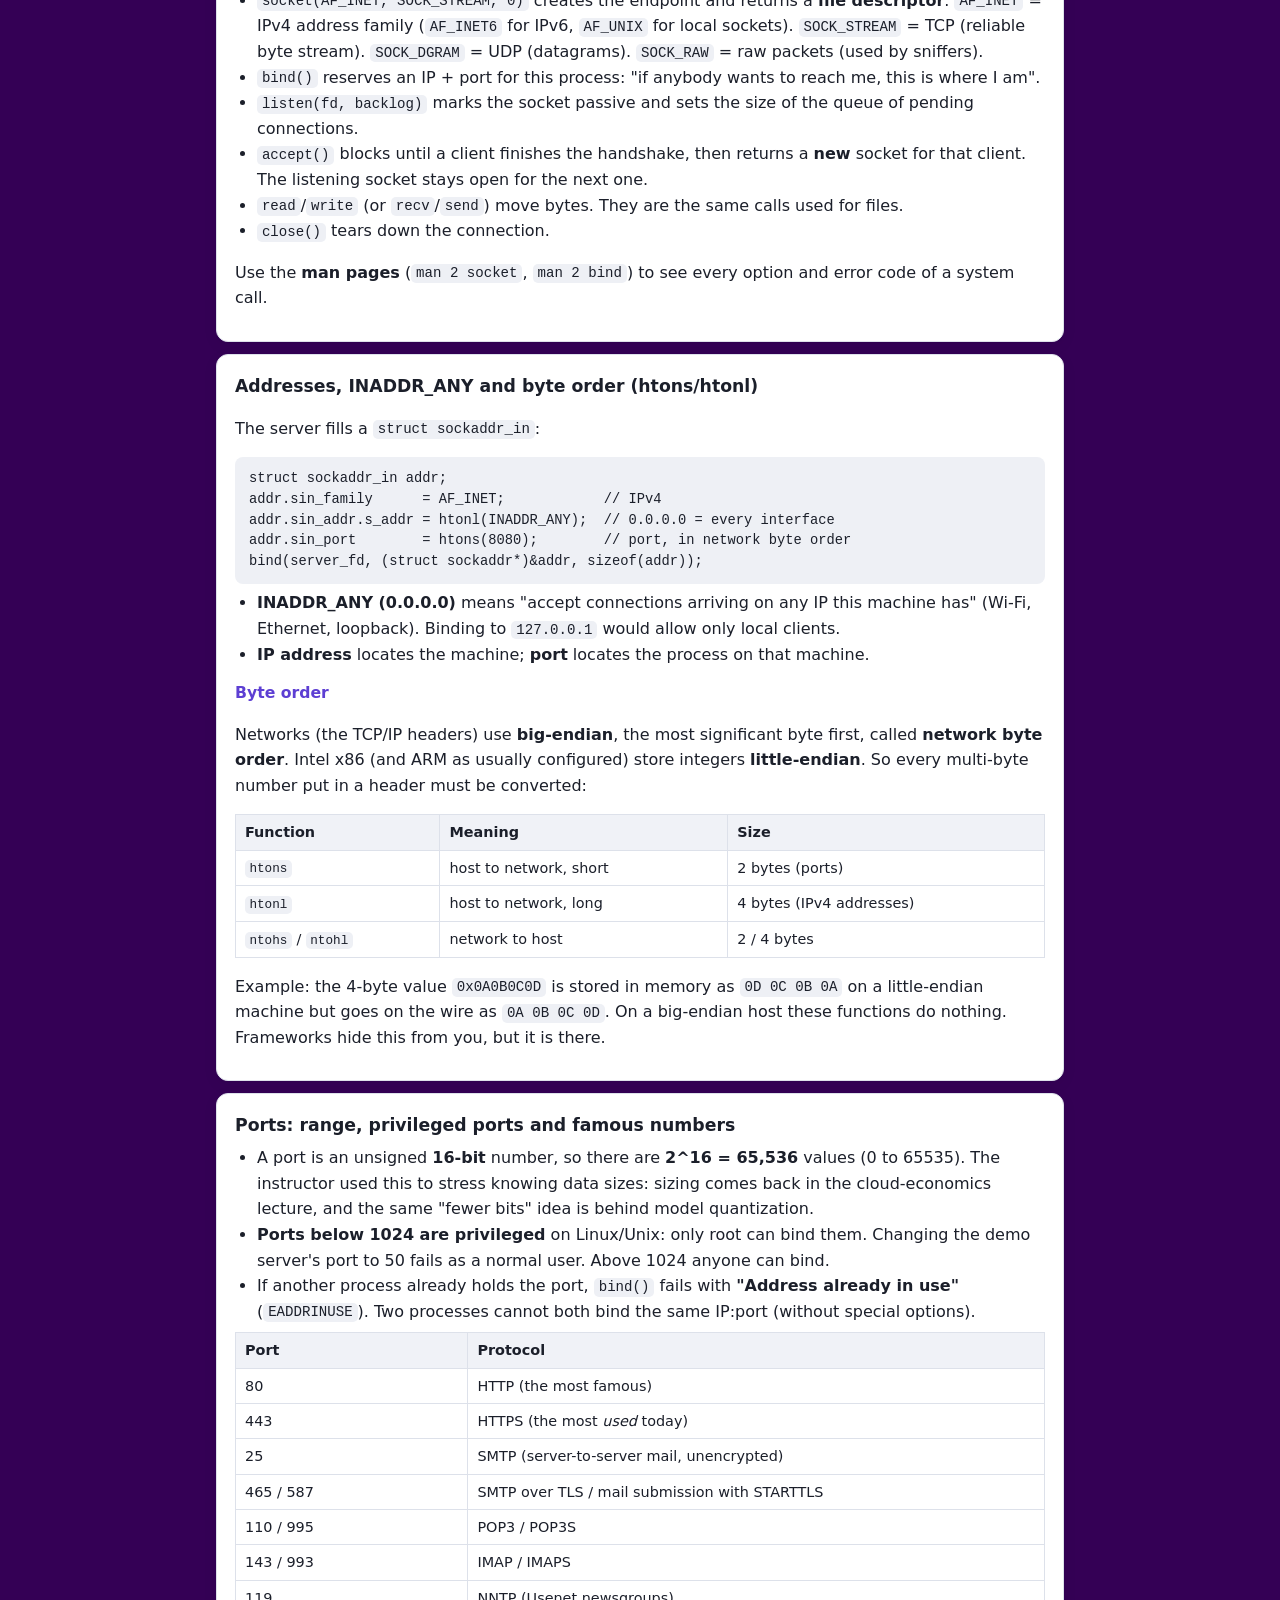
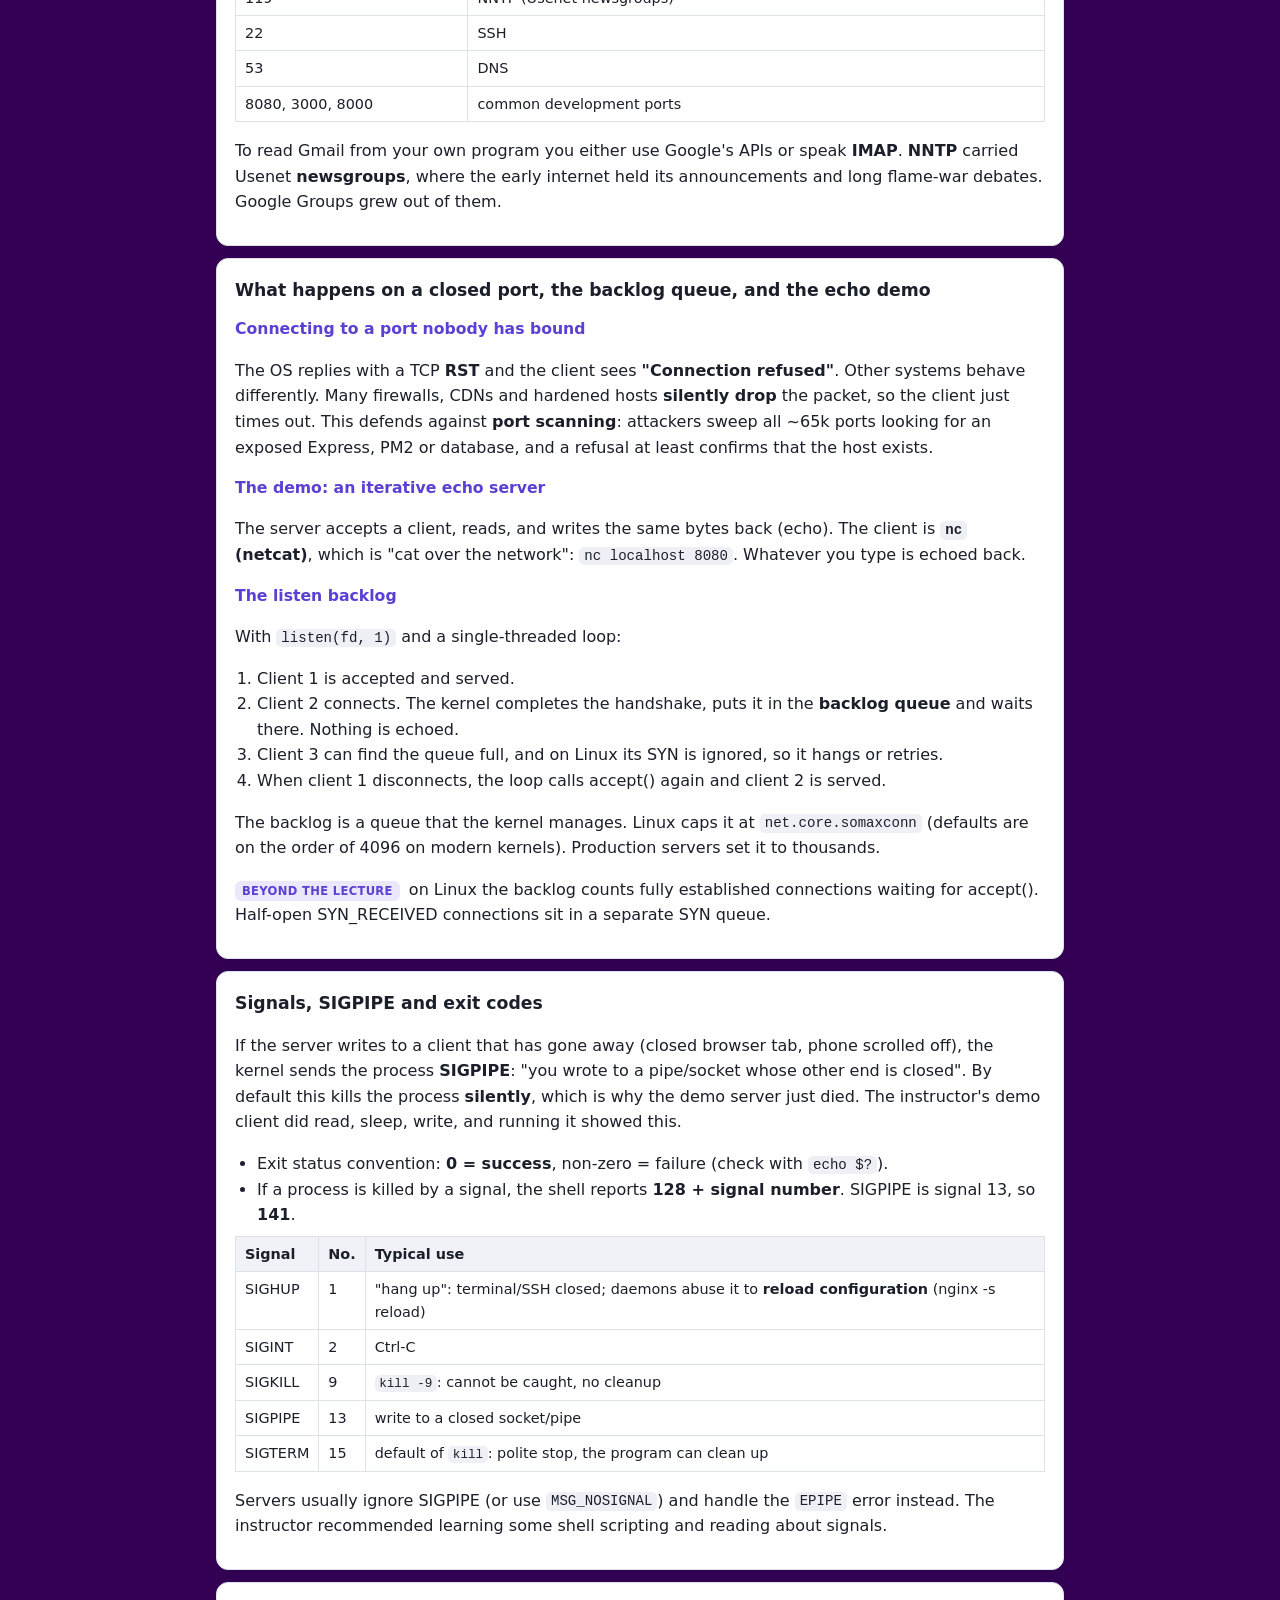
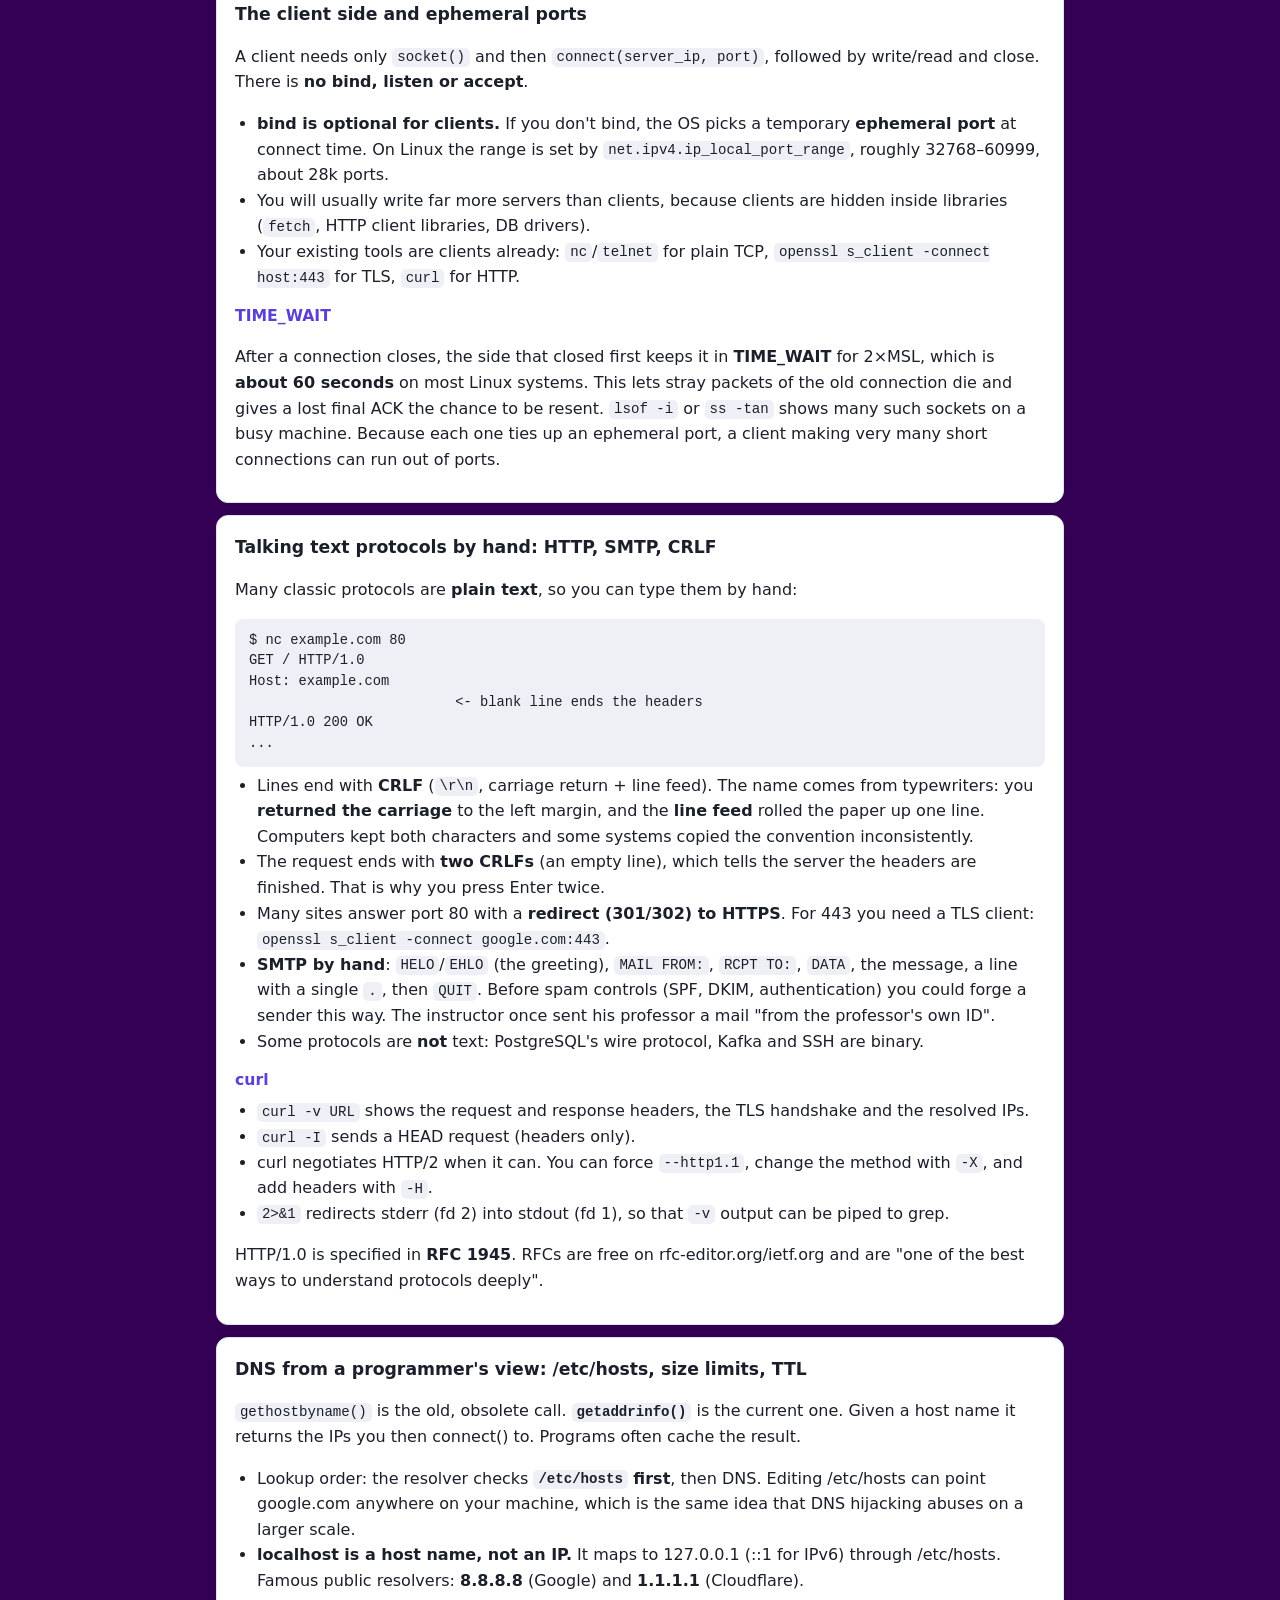
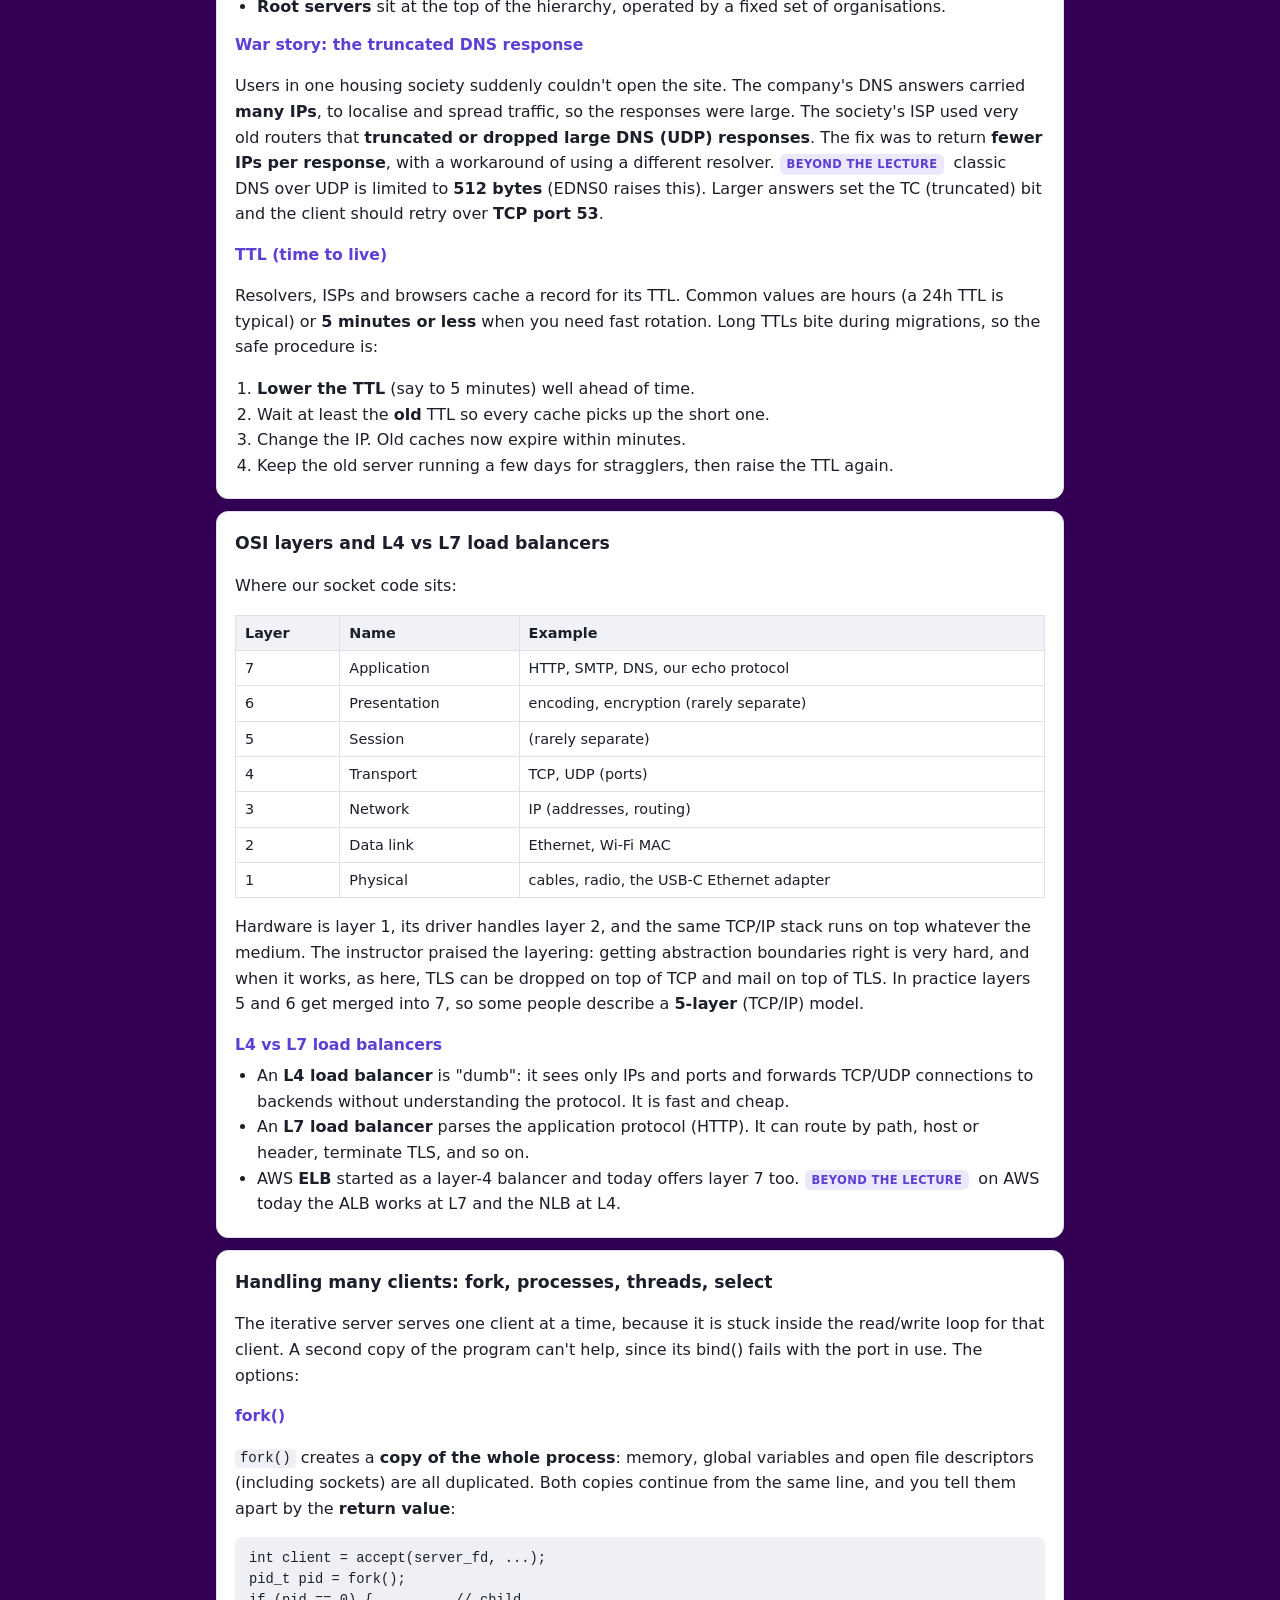
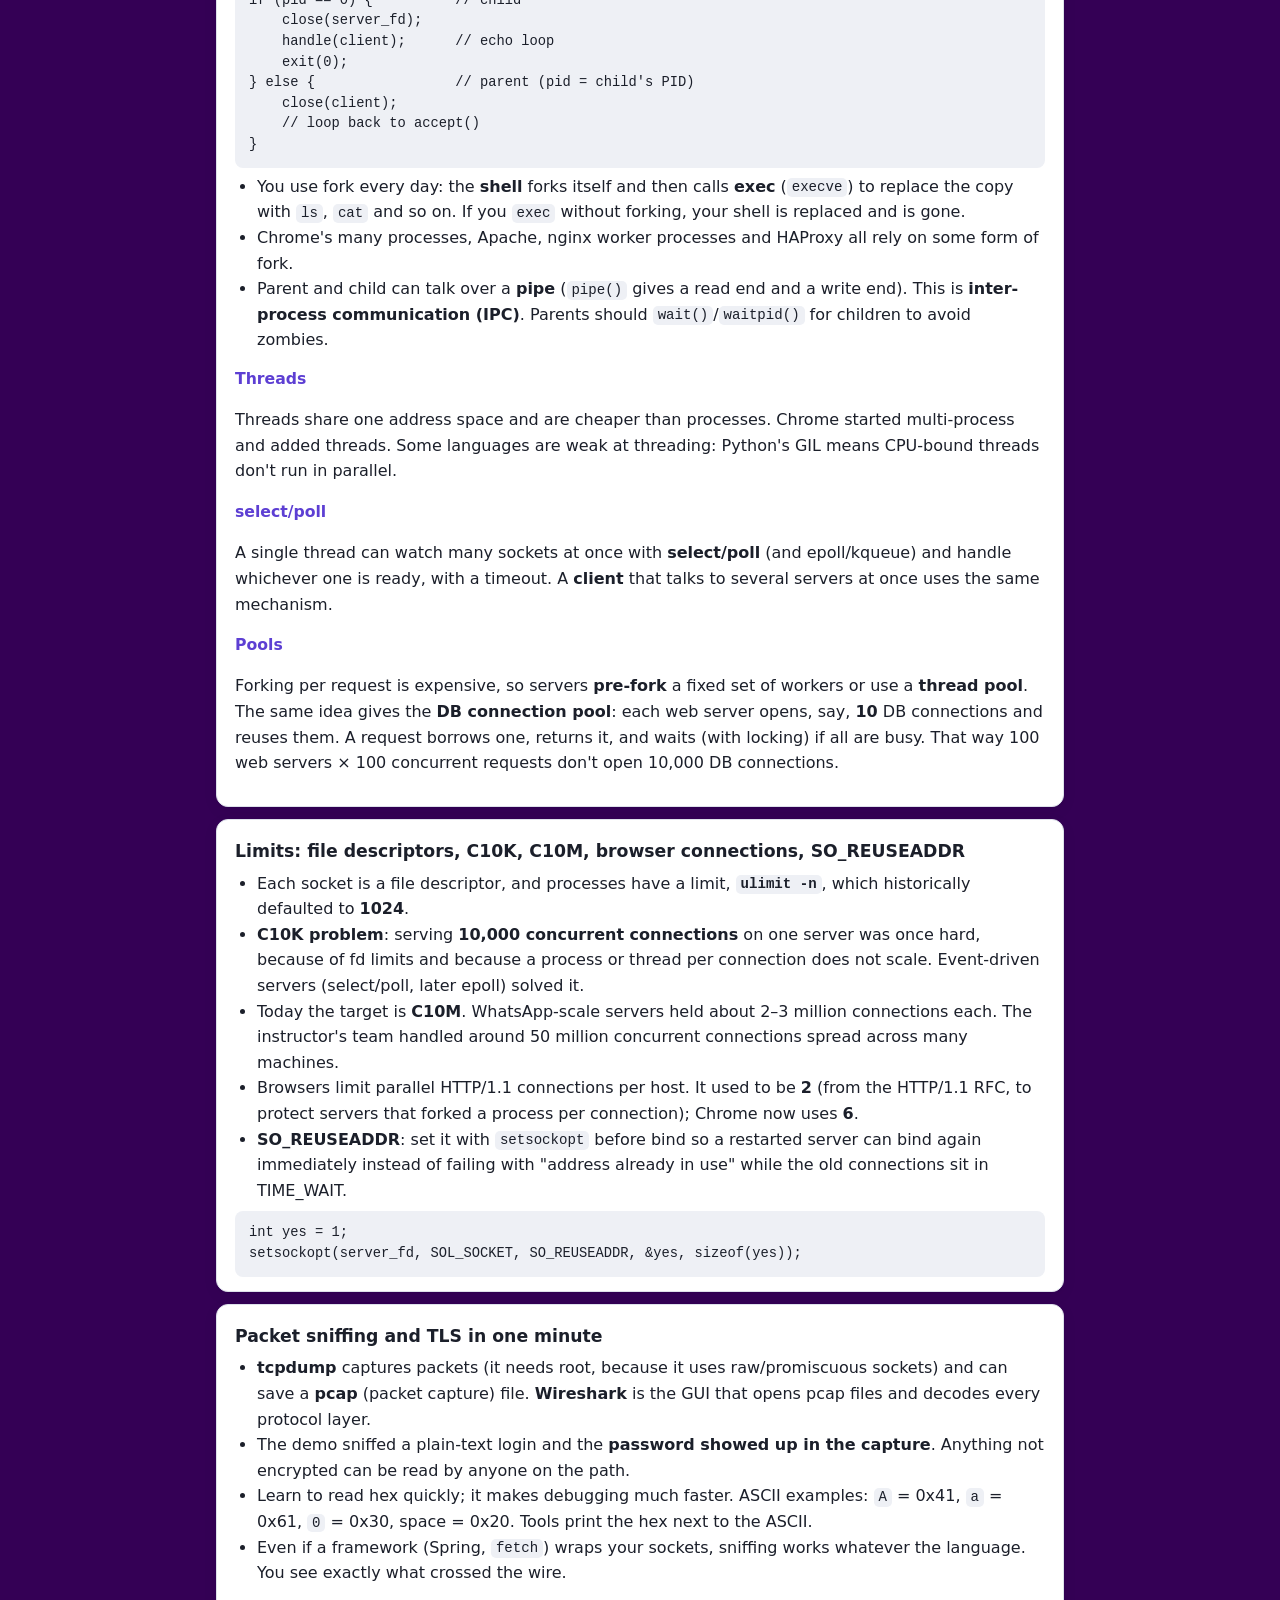
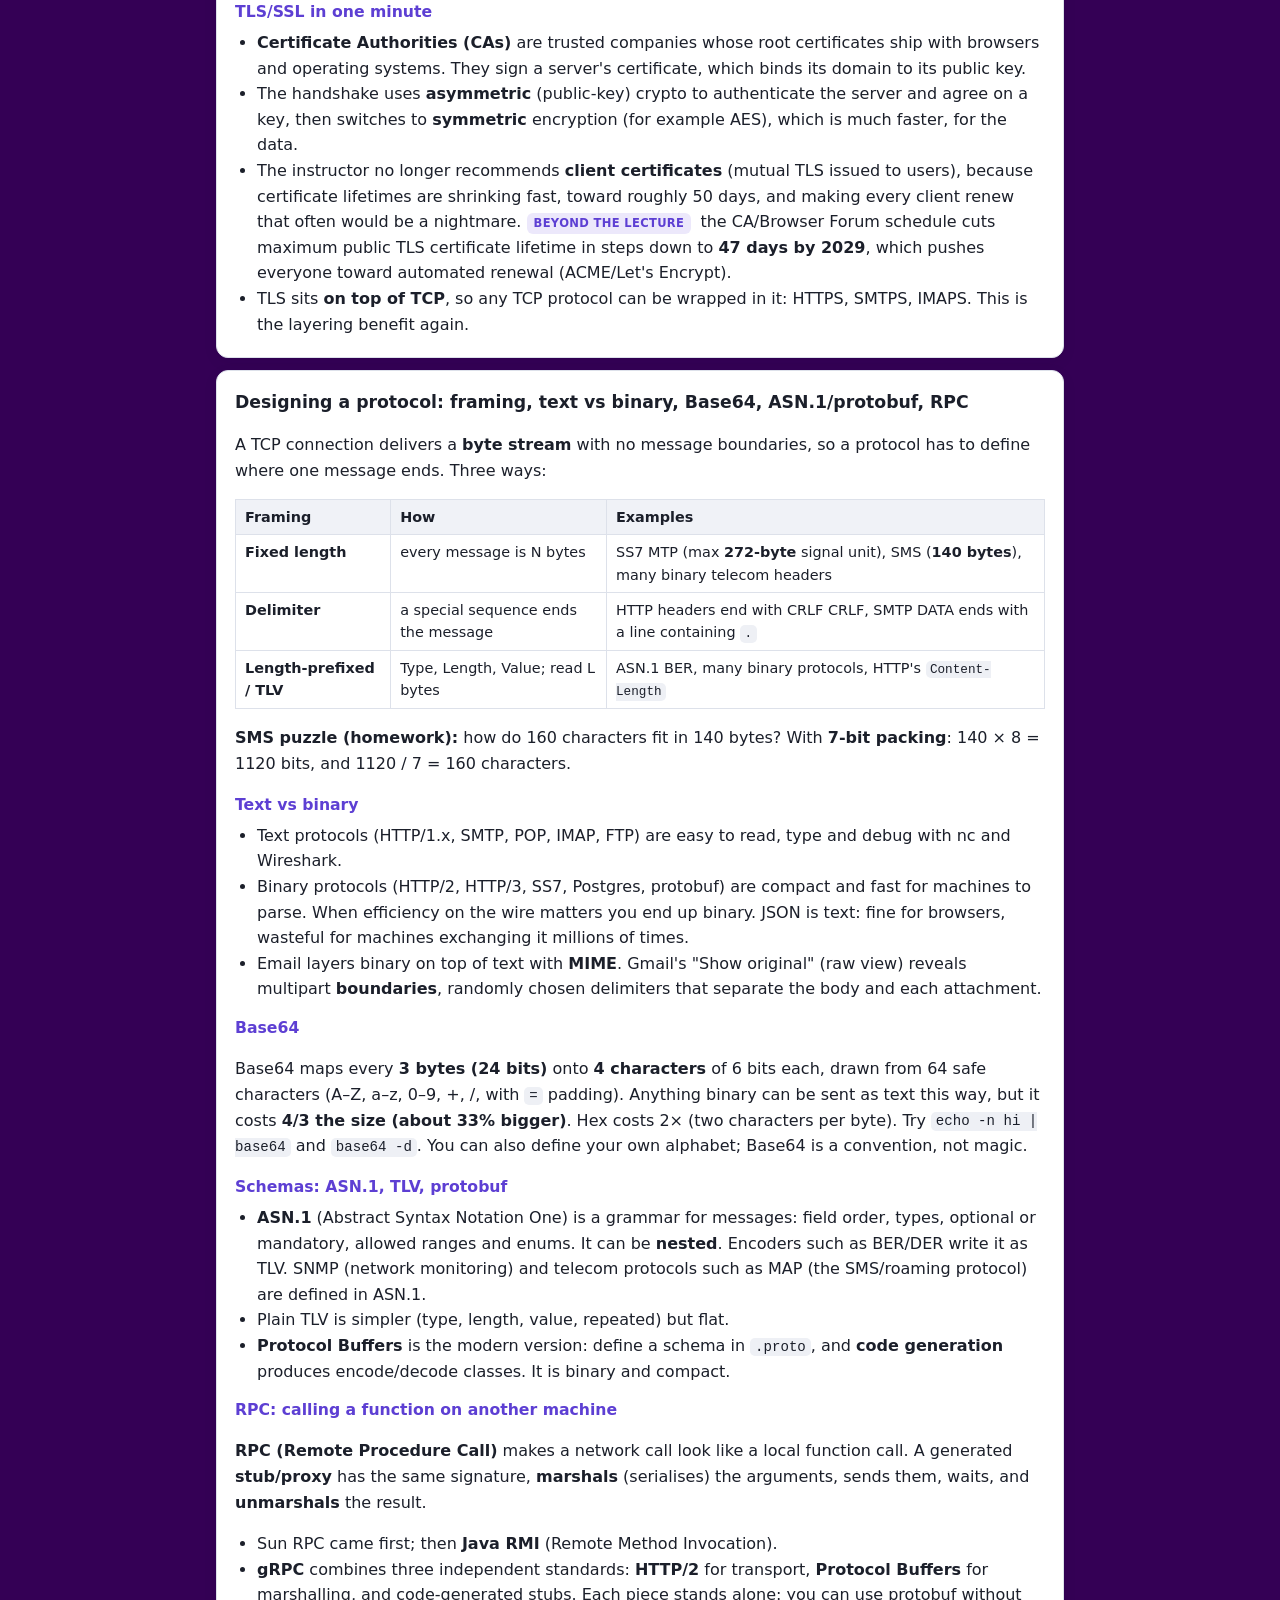
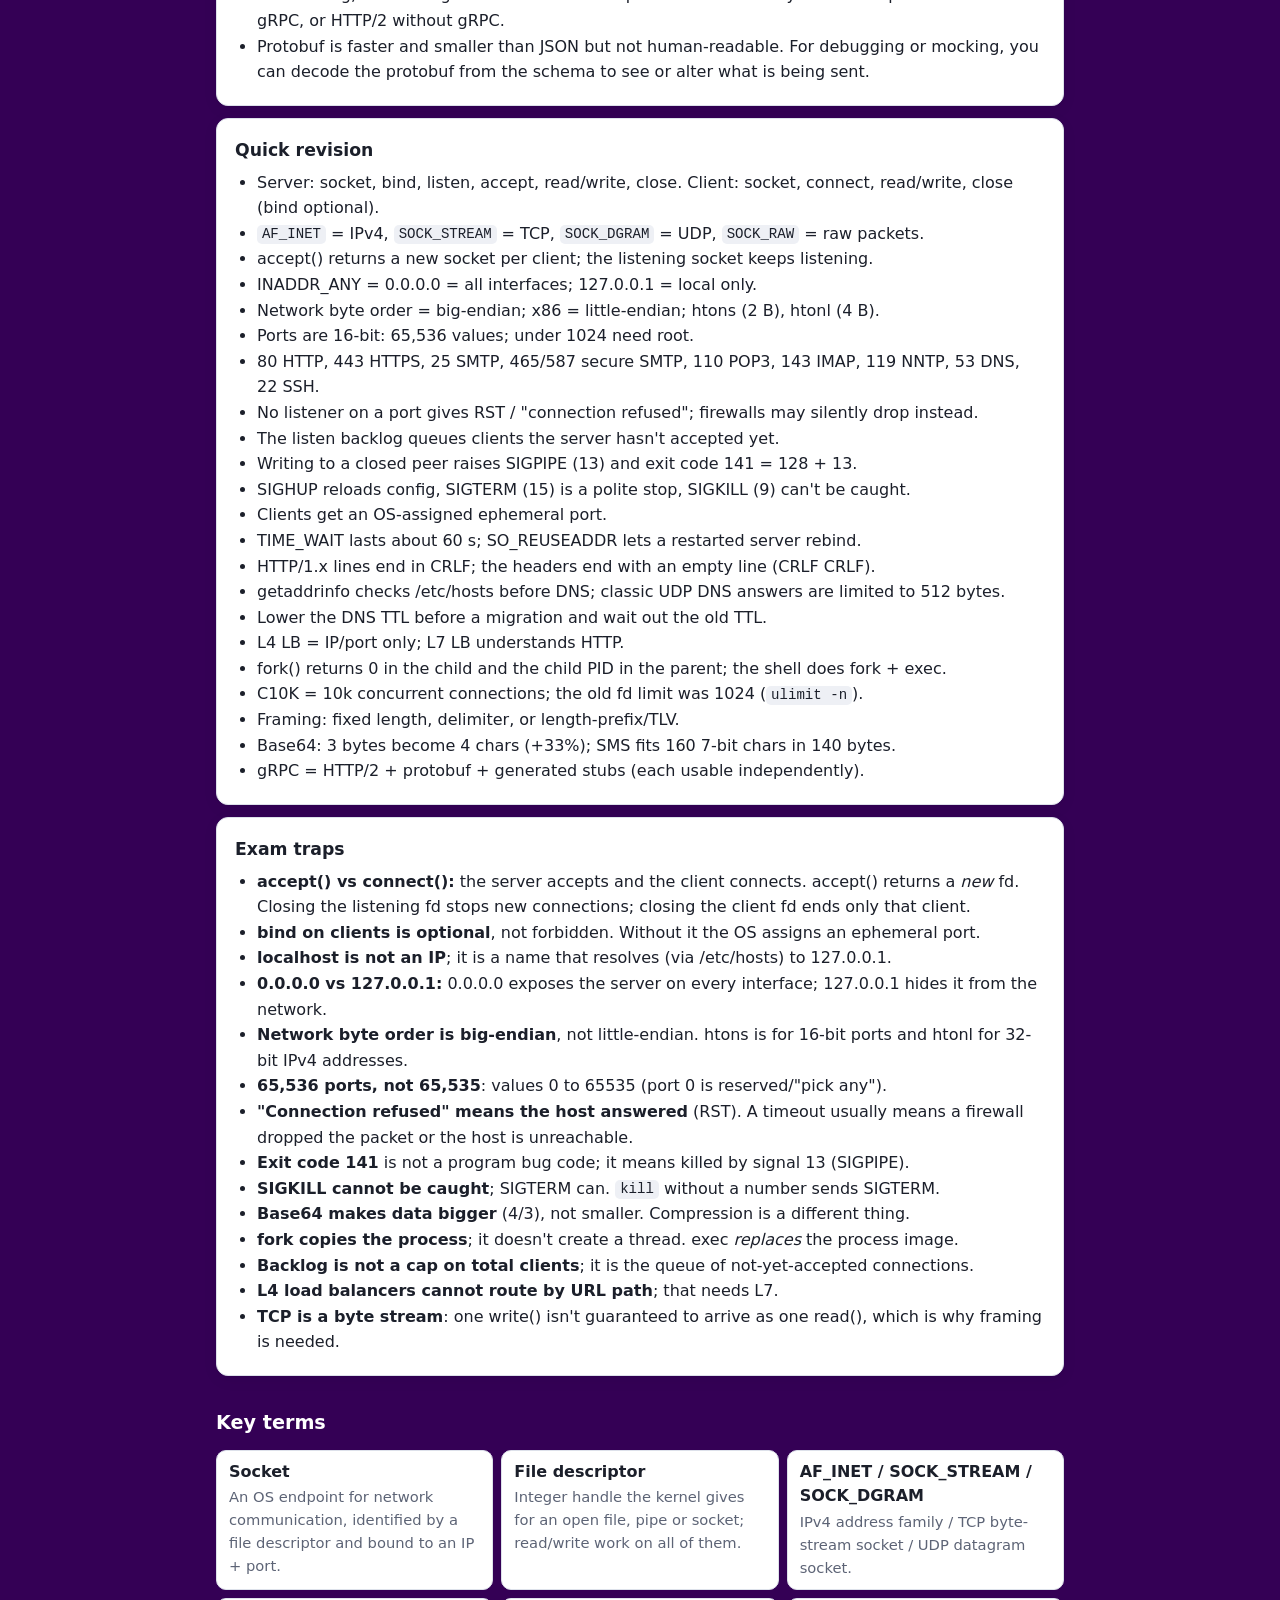
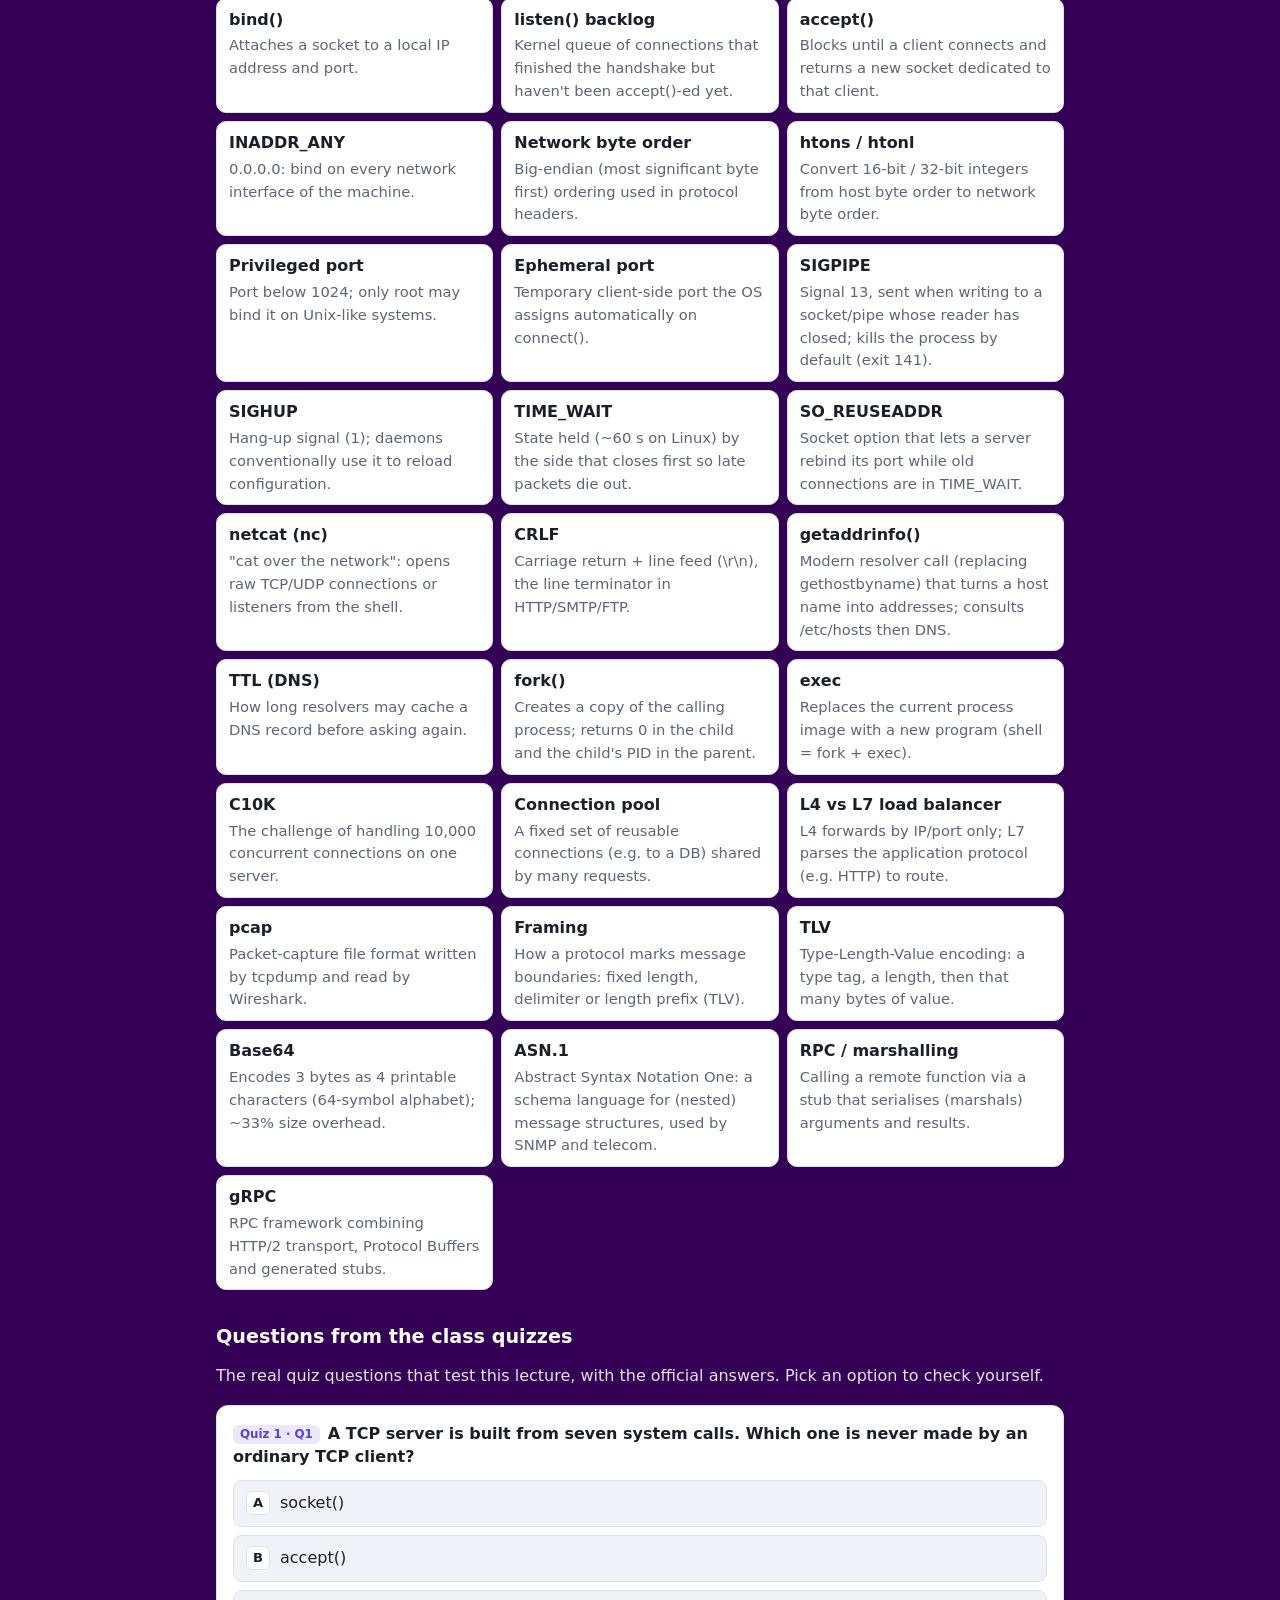
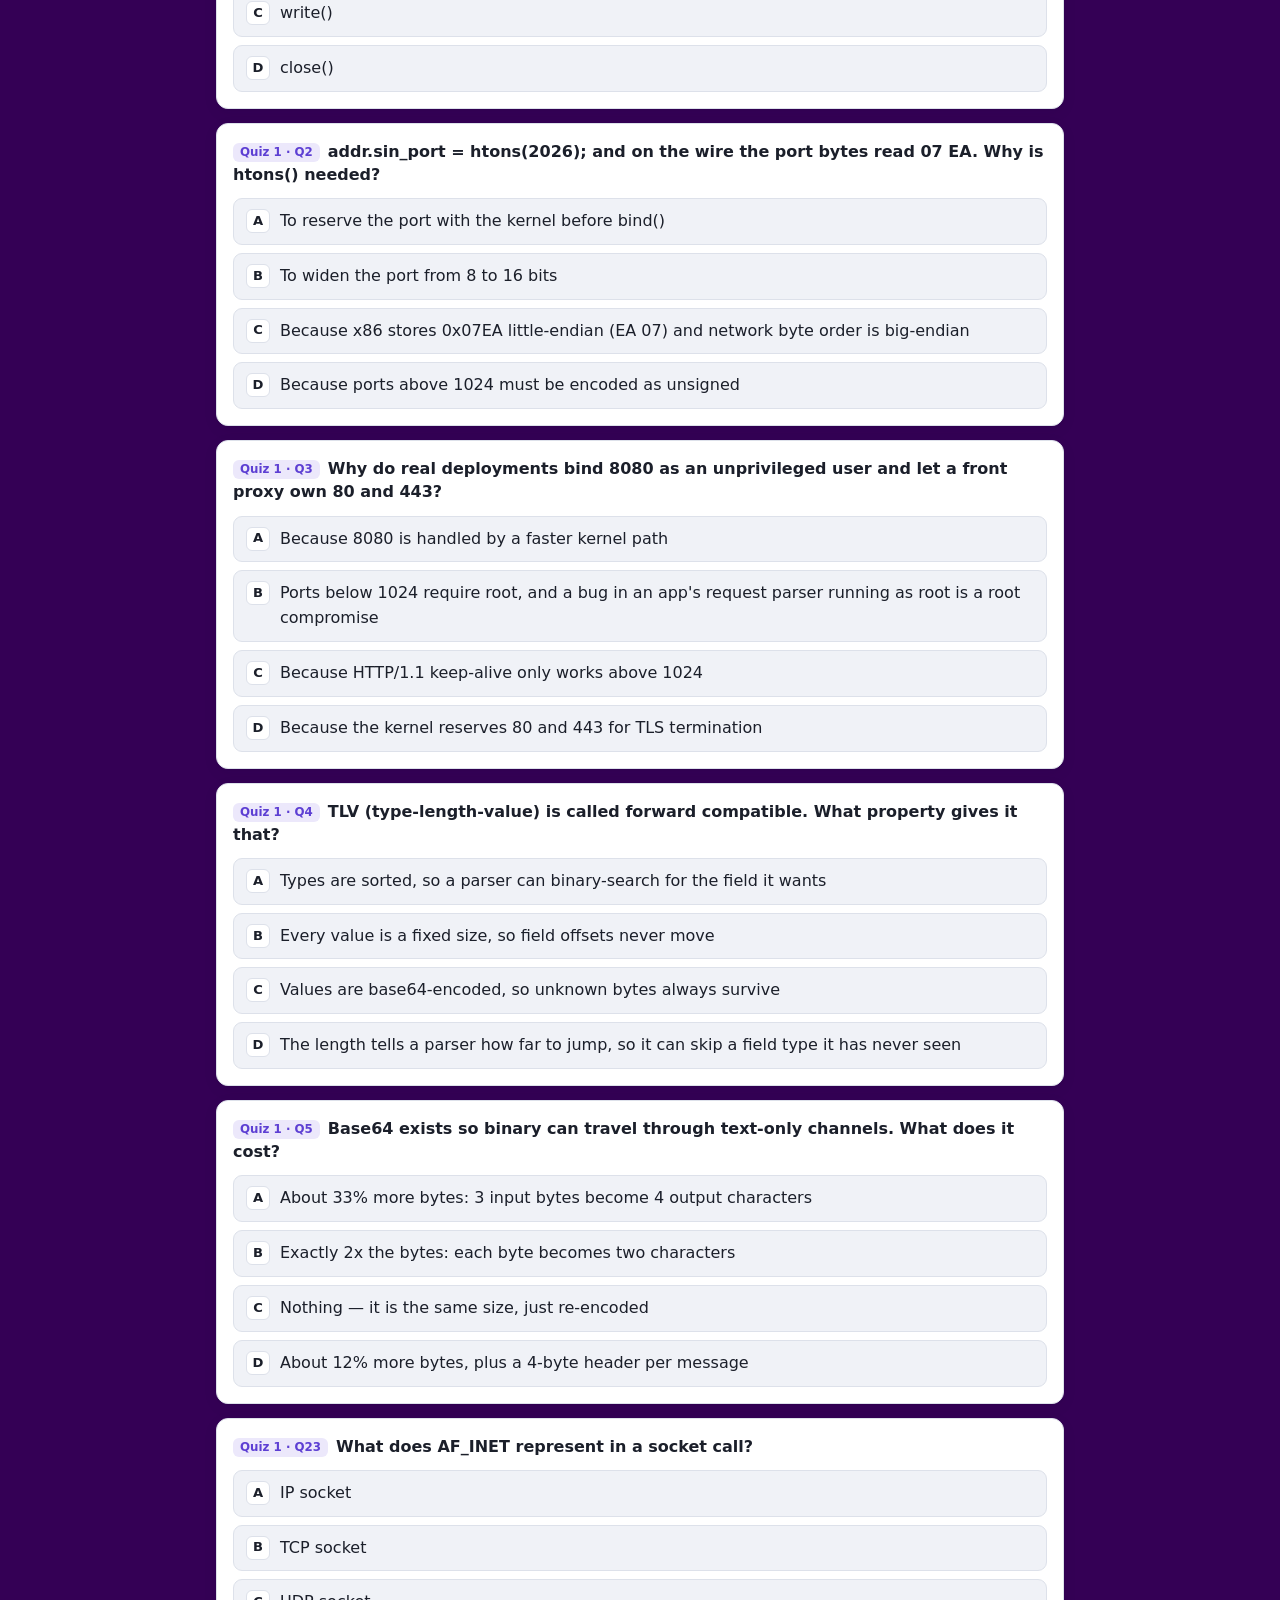
==== commit a238ab3c: "Change page background to #340055 on all pages" ====
--- a/lectures/lecture-01.html
+++ b/lectures/lecture-01.html
@@ -5,7 +5,7 @@
 <meta name="viewport" content="width=device-width, initial-scale=1">
 <title>Lecture 1: Network programming 101 · Network Architecture Revision</title>
 <meta name="description" content="Builds a TCP echo server and client in C from the socket system calls (socket, bind, listen, accept, read/write, close) and uses them to explain ports">
-<link rel="stylesheet" href="../assets/style.css?v=2b9ef33f94">
+<link rel="stylesheet" href="../assets/style.css?v=c4cd0fc9cc">
 </head>
 <body data-page="lecture">
 <header class="top"><div class="wrap">
--- a/assets/style.css
+++ b/assets/style.css
@@ -213,10 +213,10 @@
 .feedback:not(.ok):not(.bad) { background: var(--surface-2); border-color: var(--border); }
 @media (max-width: 520px) { .section-nav { top: 0; position: static; } .note-sec { padding: 2px 12px 12px; } }
 
-/* ---------- Colour scheme (both light and dark mode): purple page #5D3FD3, periwinkle buttons #CCCCFF ----------
+/* ---------- Colour scheme (both light and dark mode): purple page #340055, periwinkle buttons #CCCCFF ----------
    Light mode keeps white content cards; dark mode keeps dark content cards. */
 :root {
-  --page-bg: #5D3FD3; --btn-bg: #CCCCFF; --btn-bg-hover: #B8B8F5; --btn-text: #1E1452;
+  --page-bg: #340055; --btn-bg: #CCCCFF; --btn-bg-hover: #B8B8F5; --btn-text: #1E1452;
   --on-page: #FFFFFF; --on-page-muted: rgba(255, 255, 255, .88);
   --accent: #5D3FD3; --accent-soft: #ECE8FB;
 }
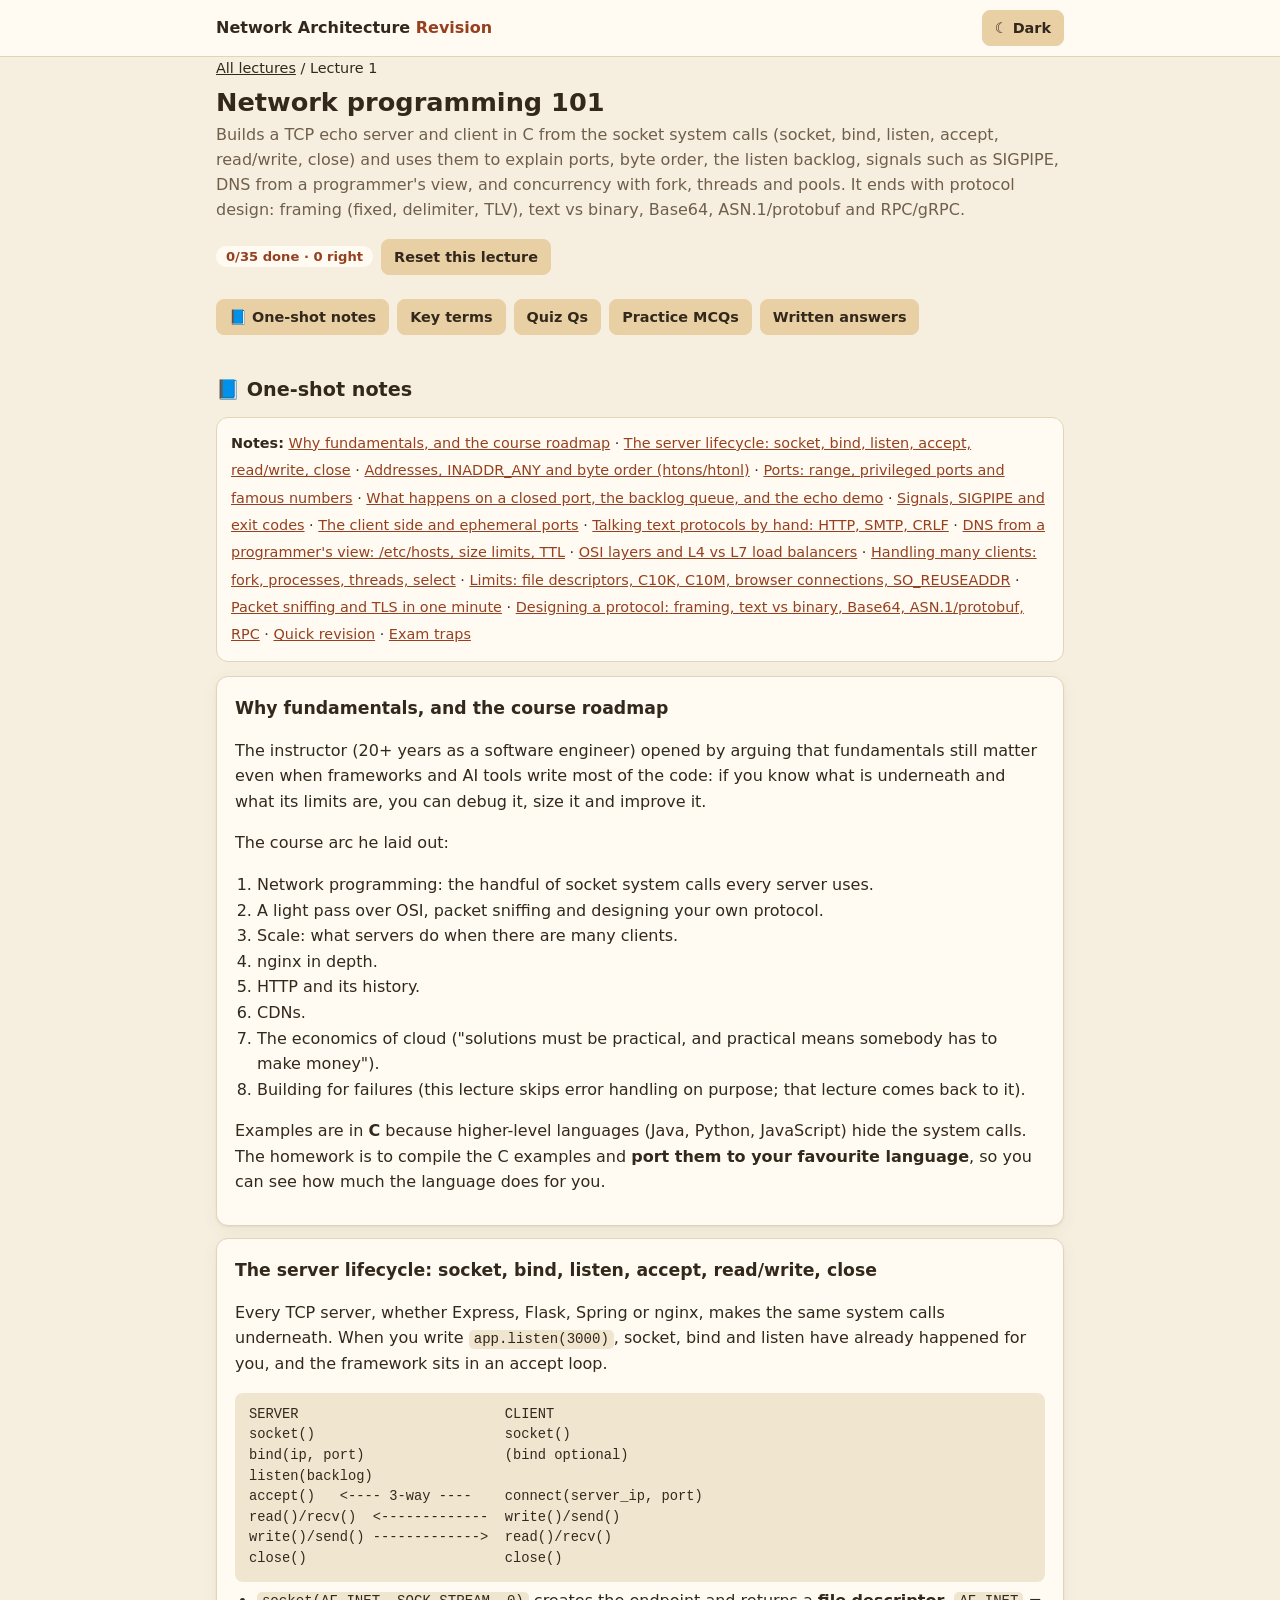
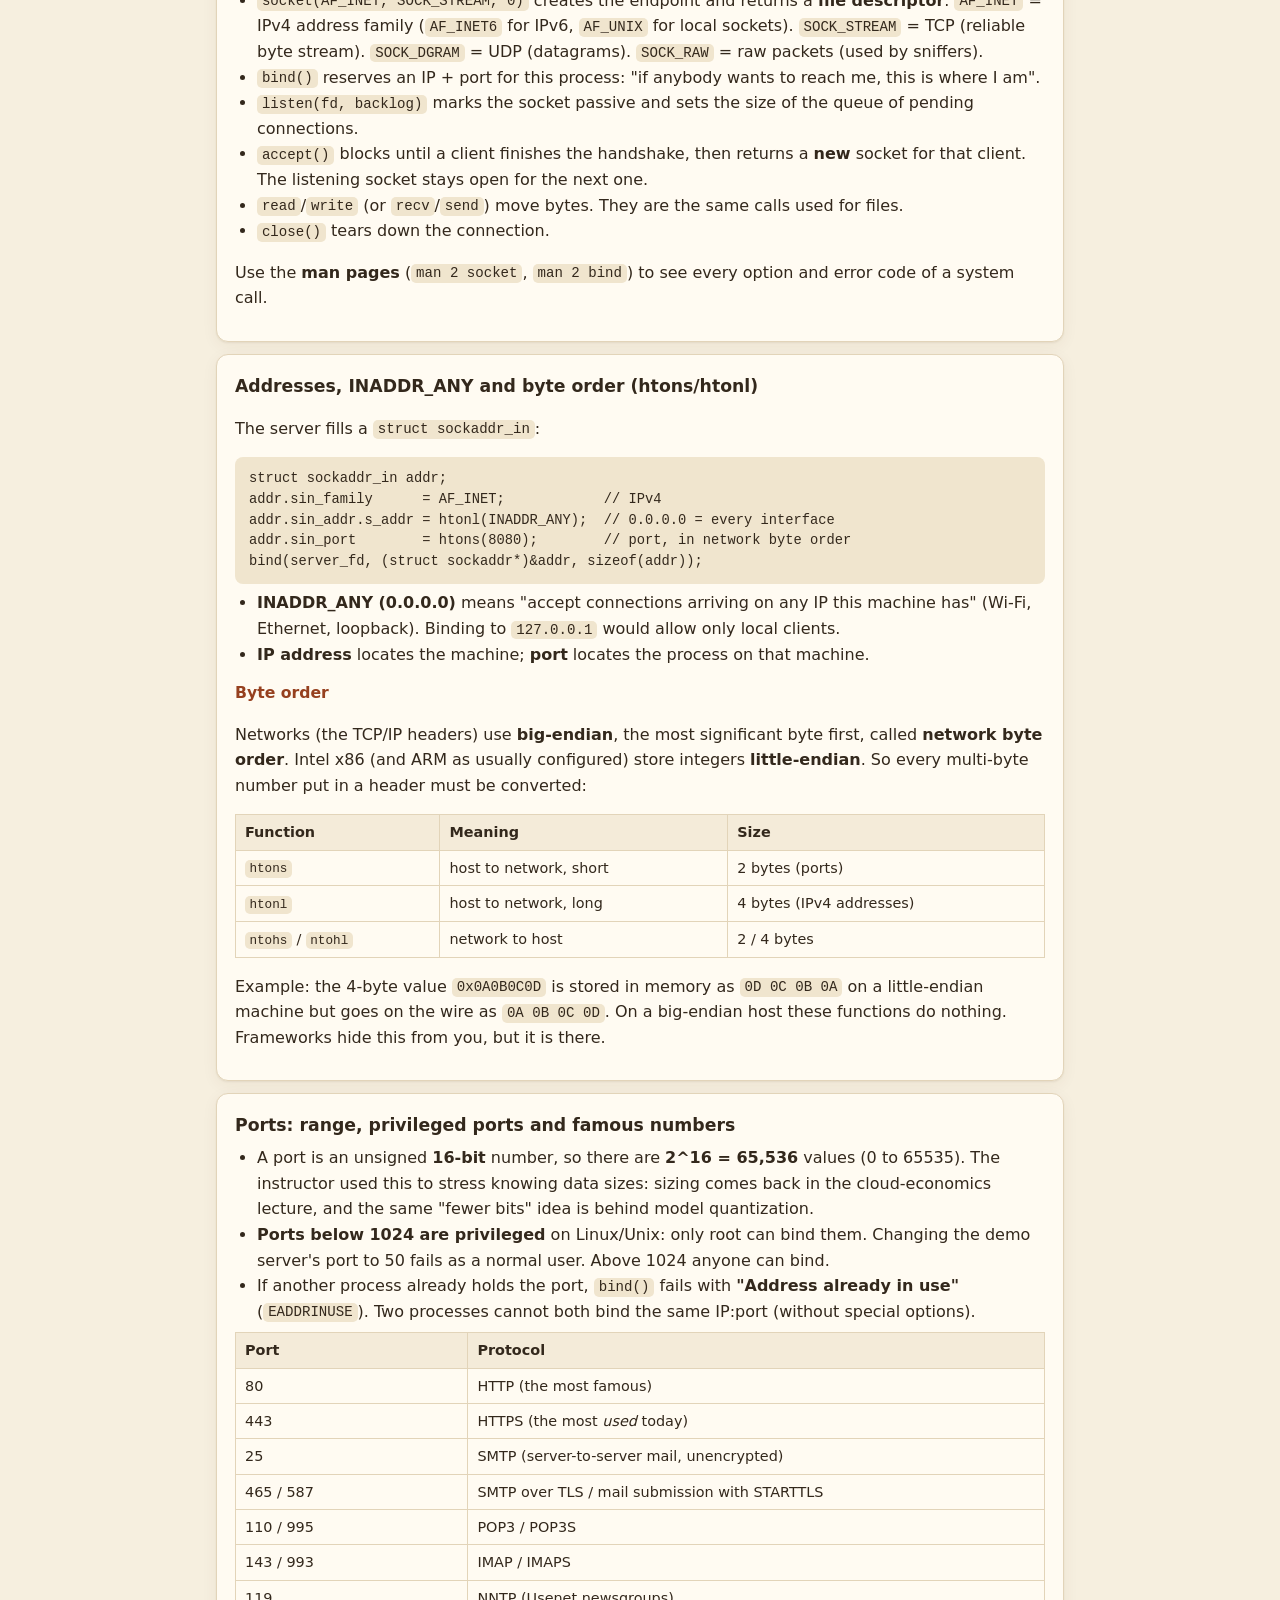
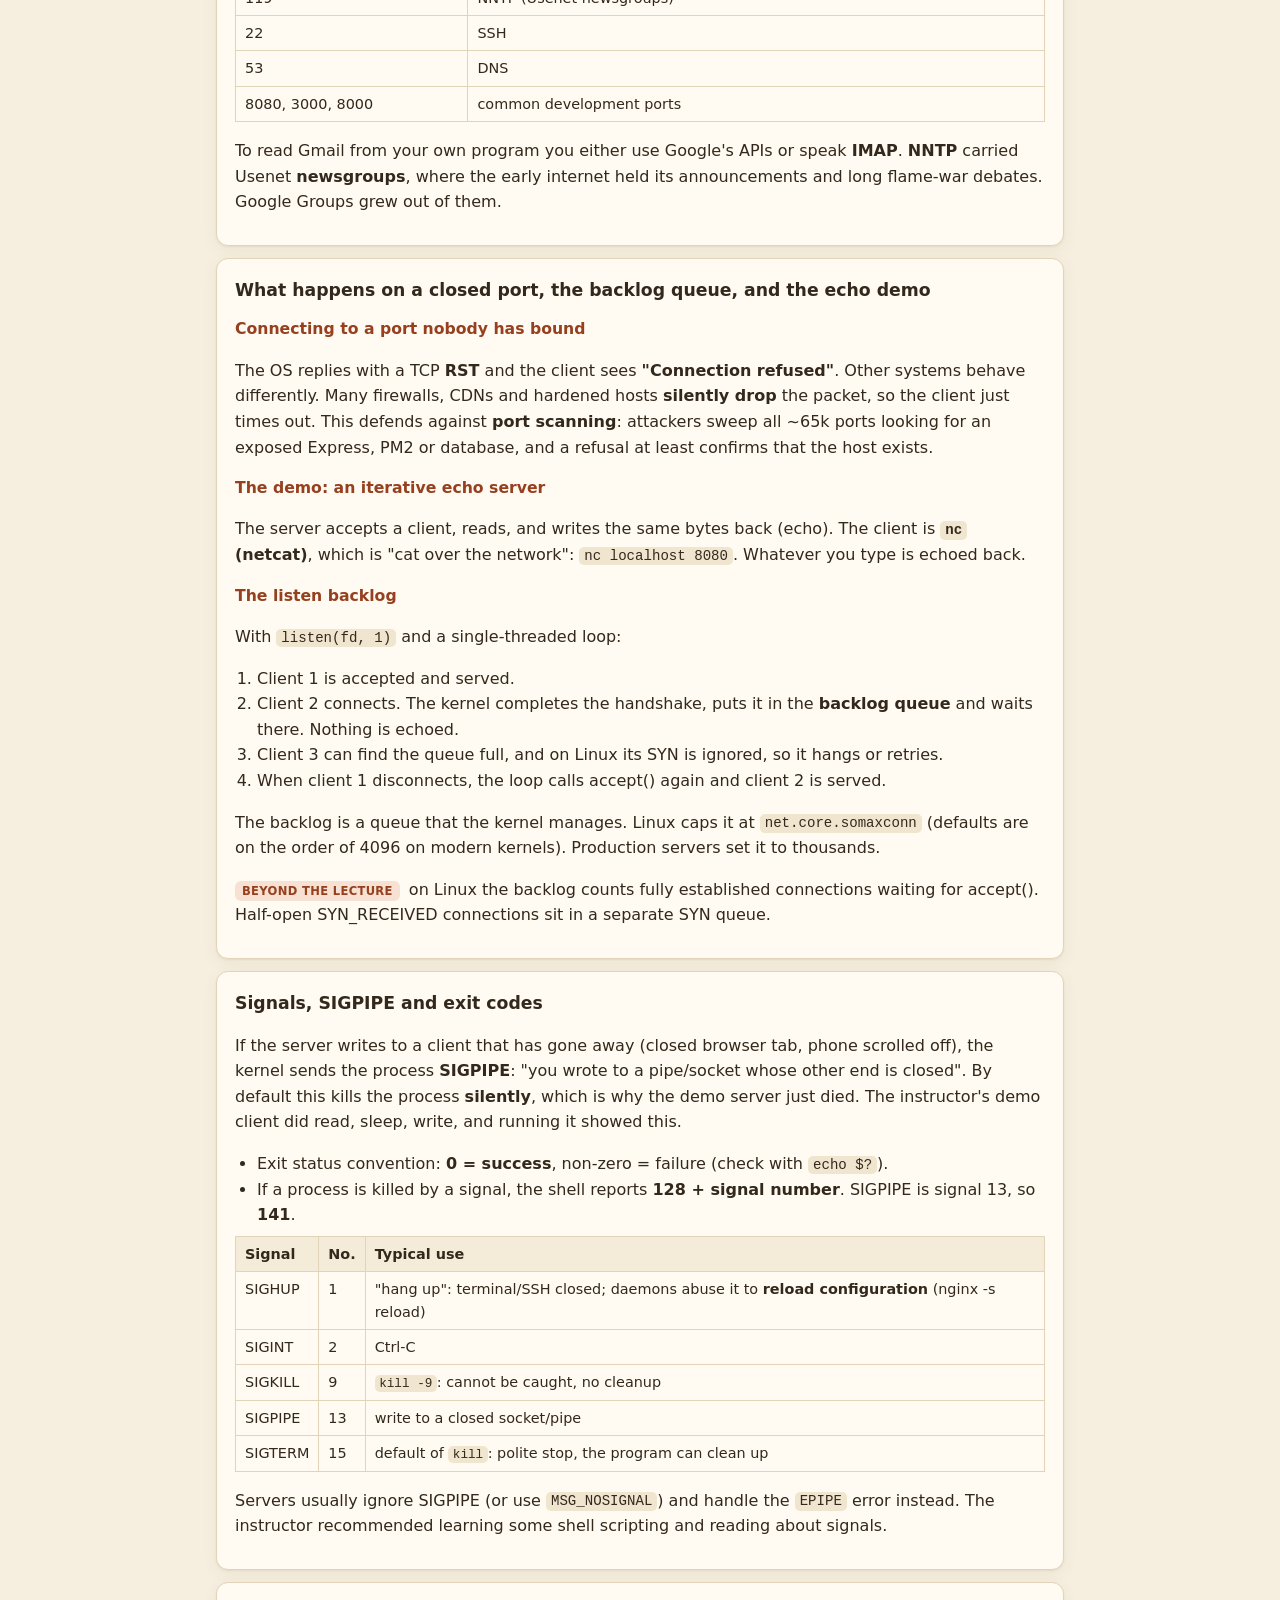
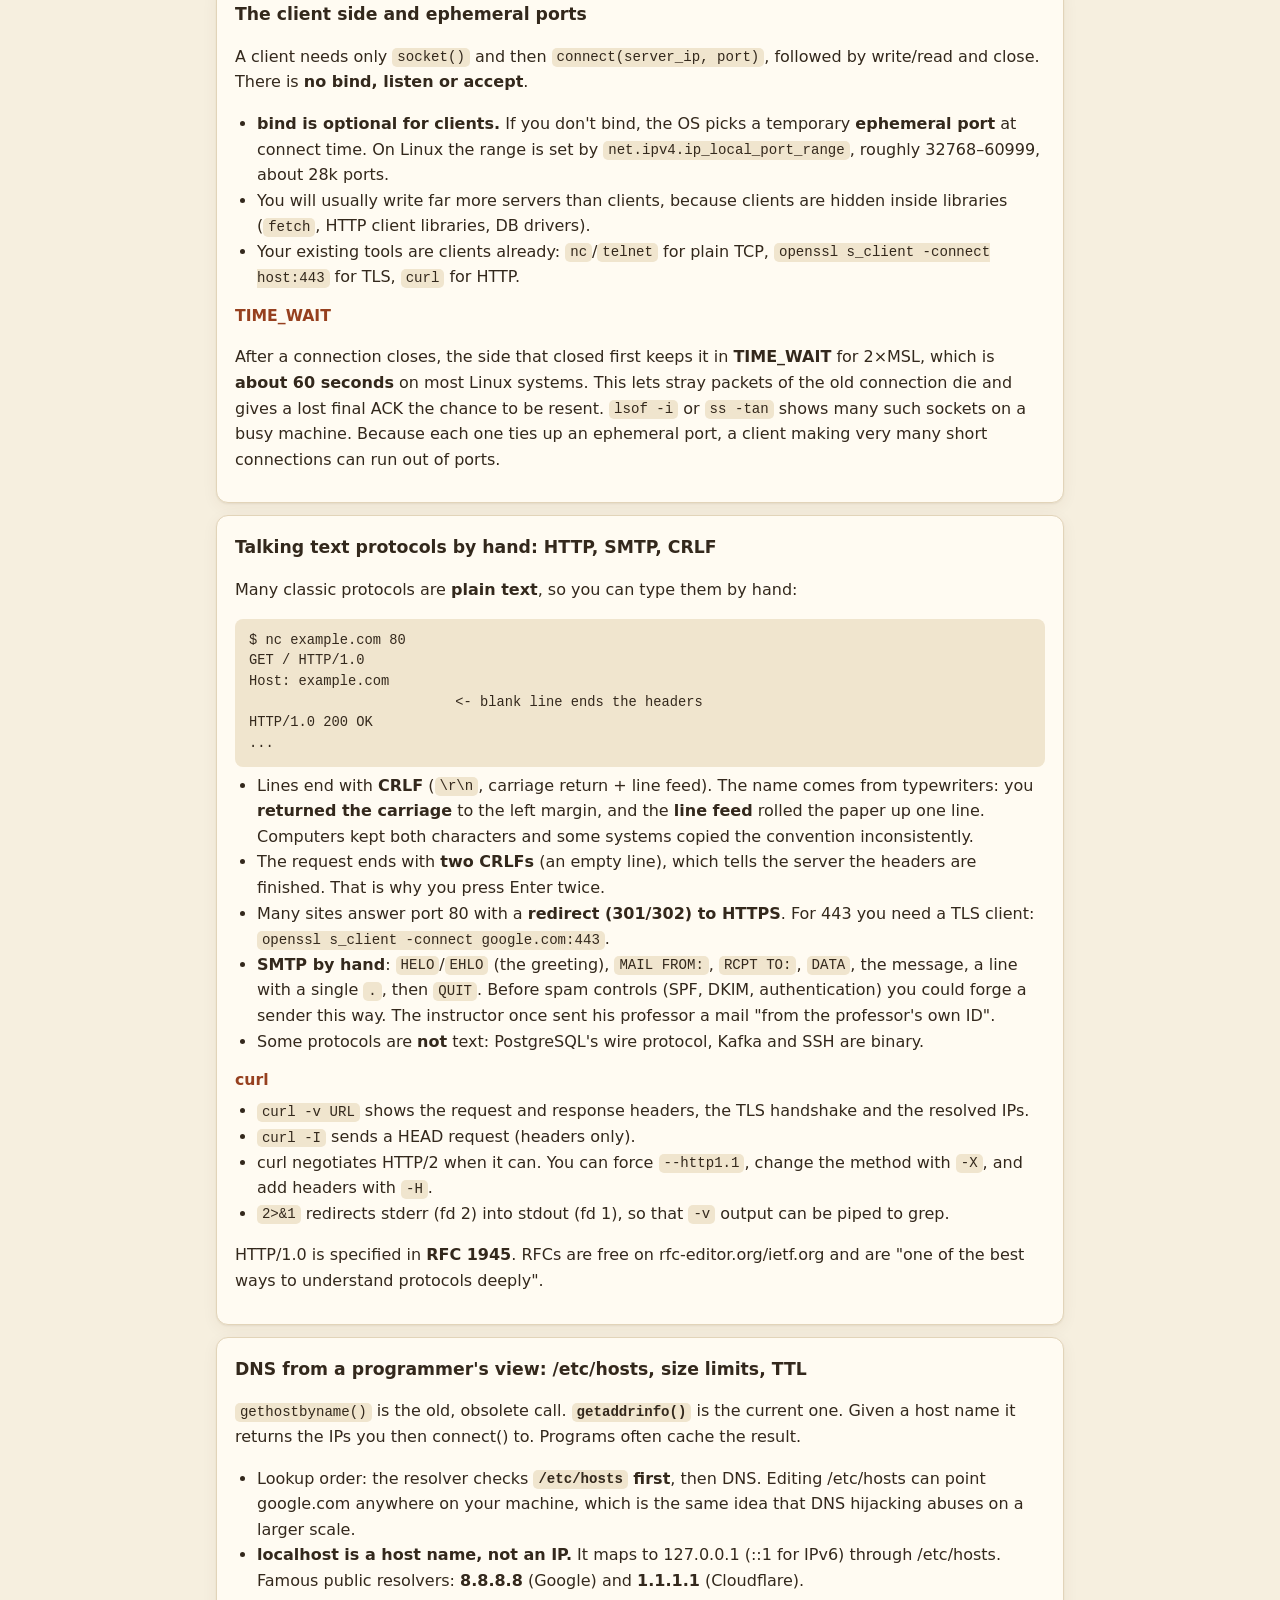
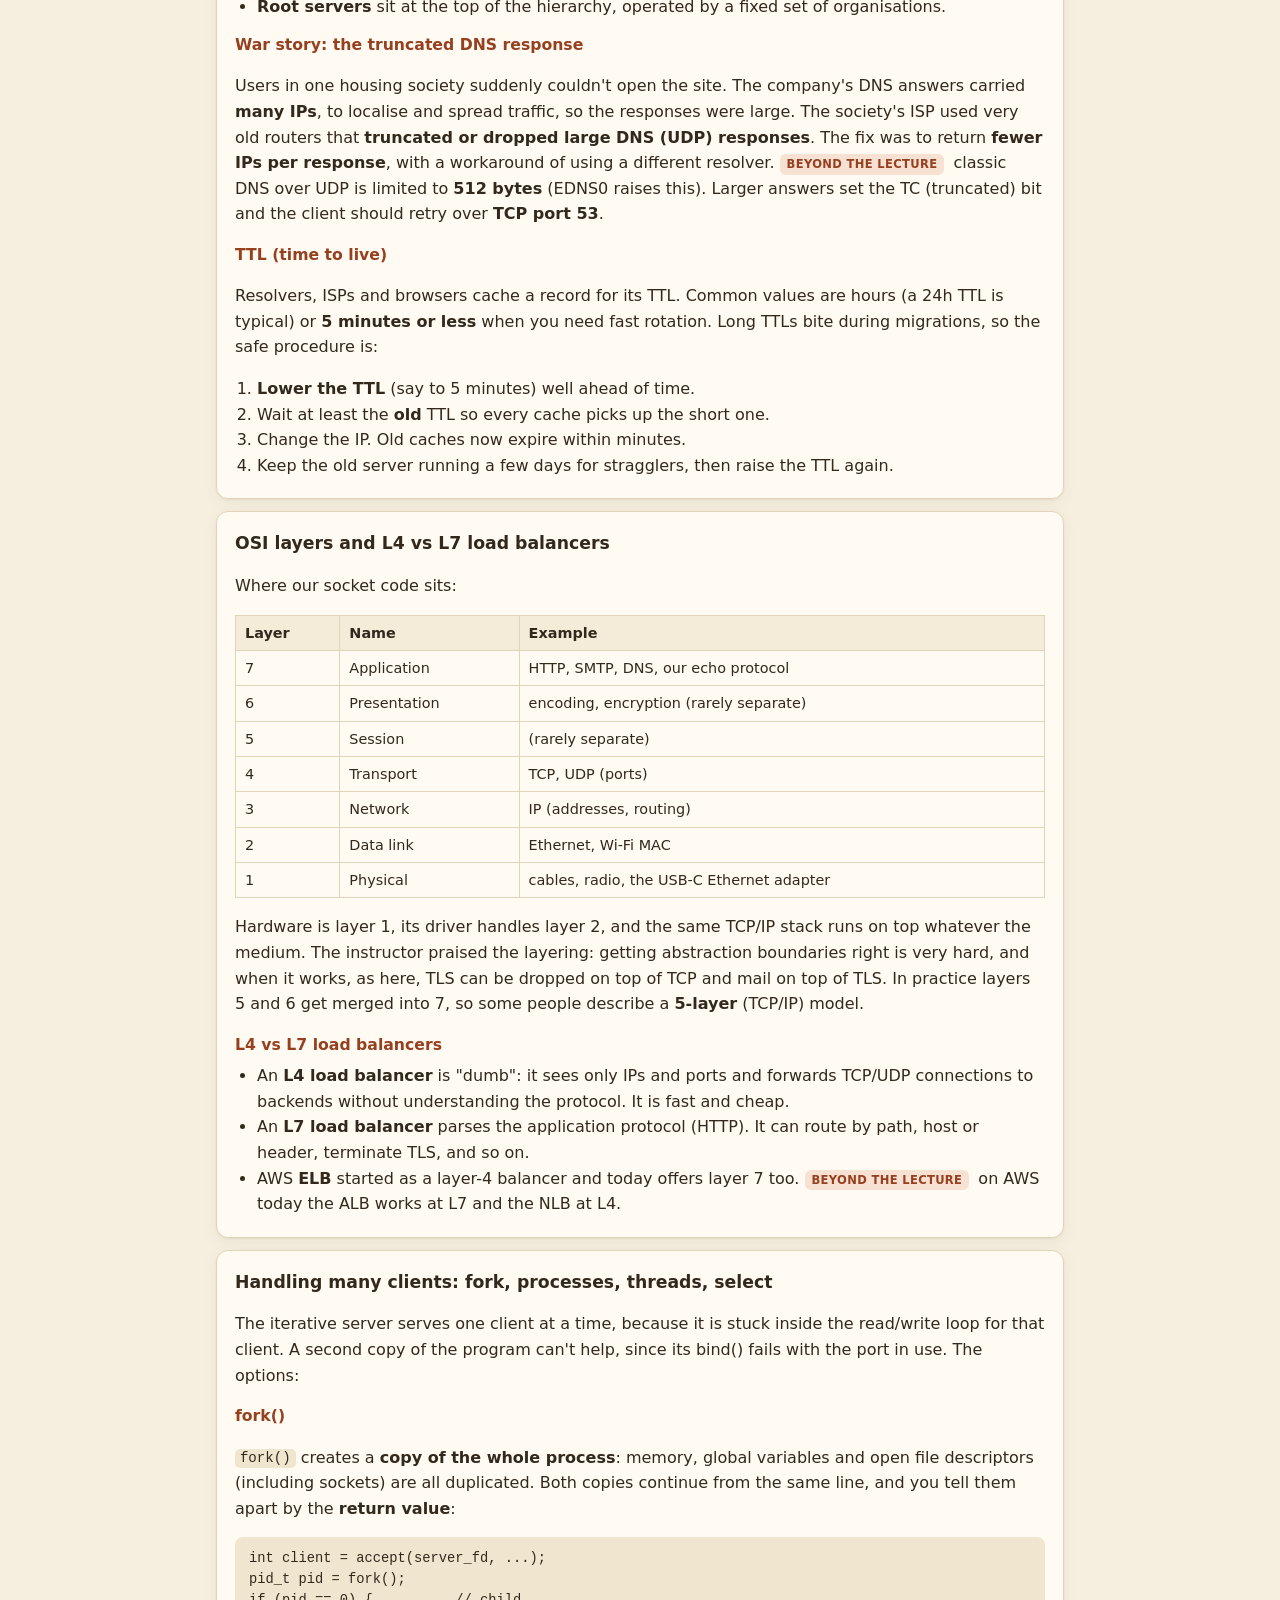
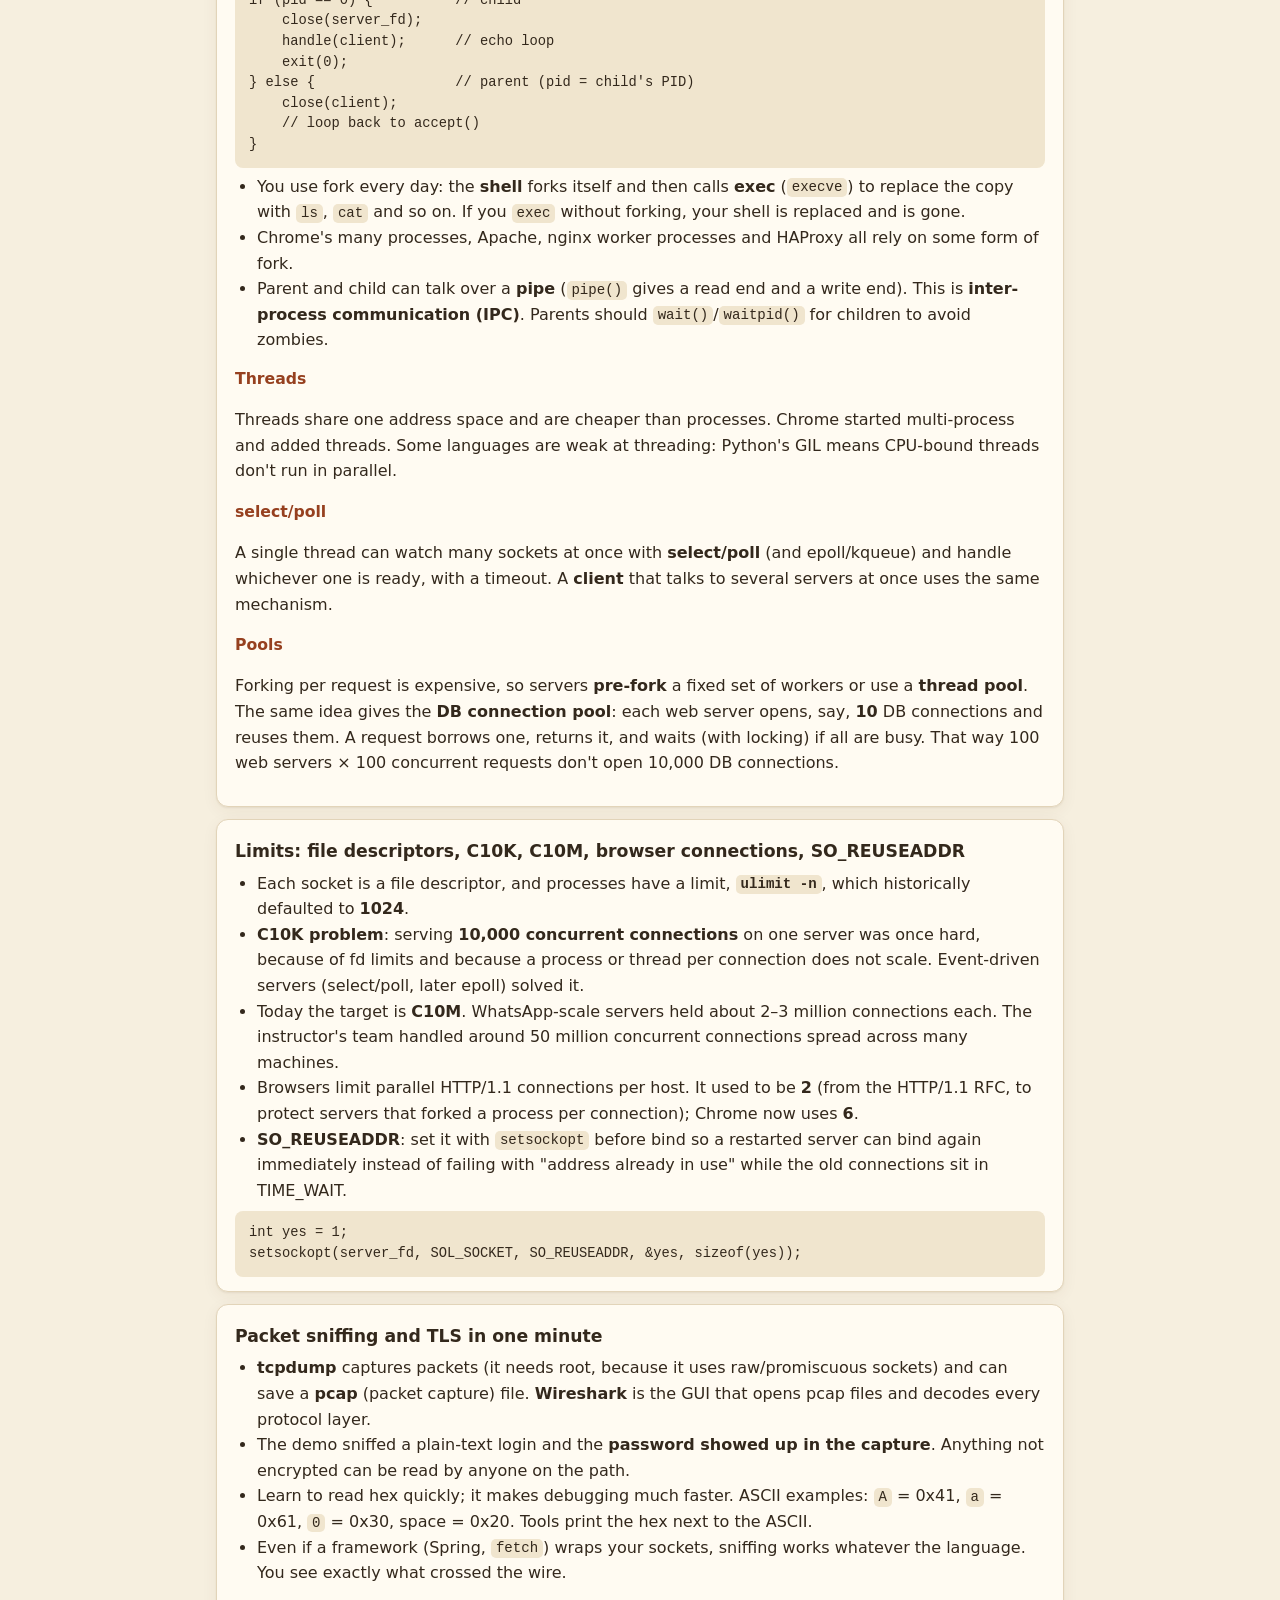
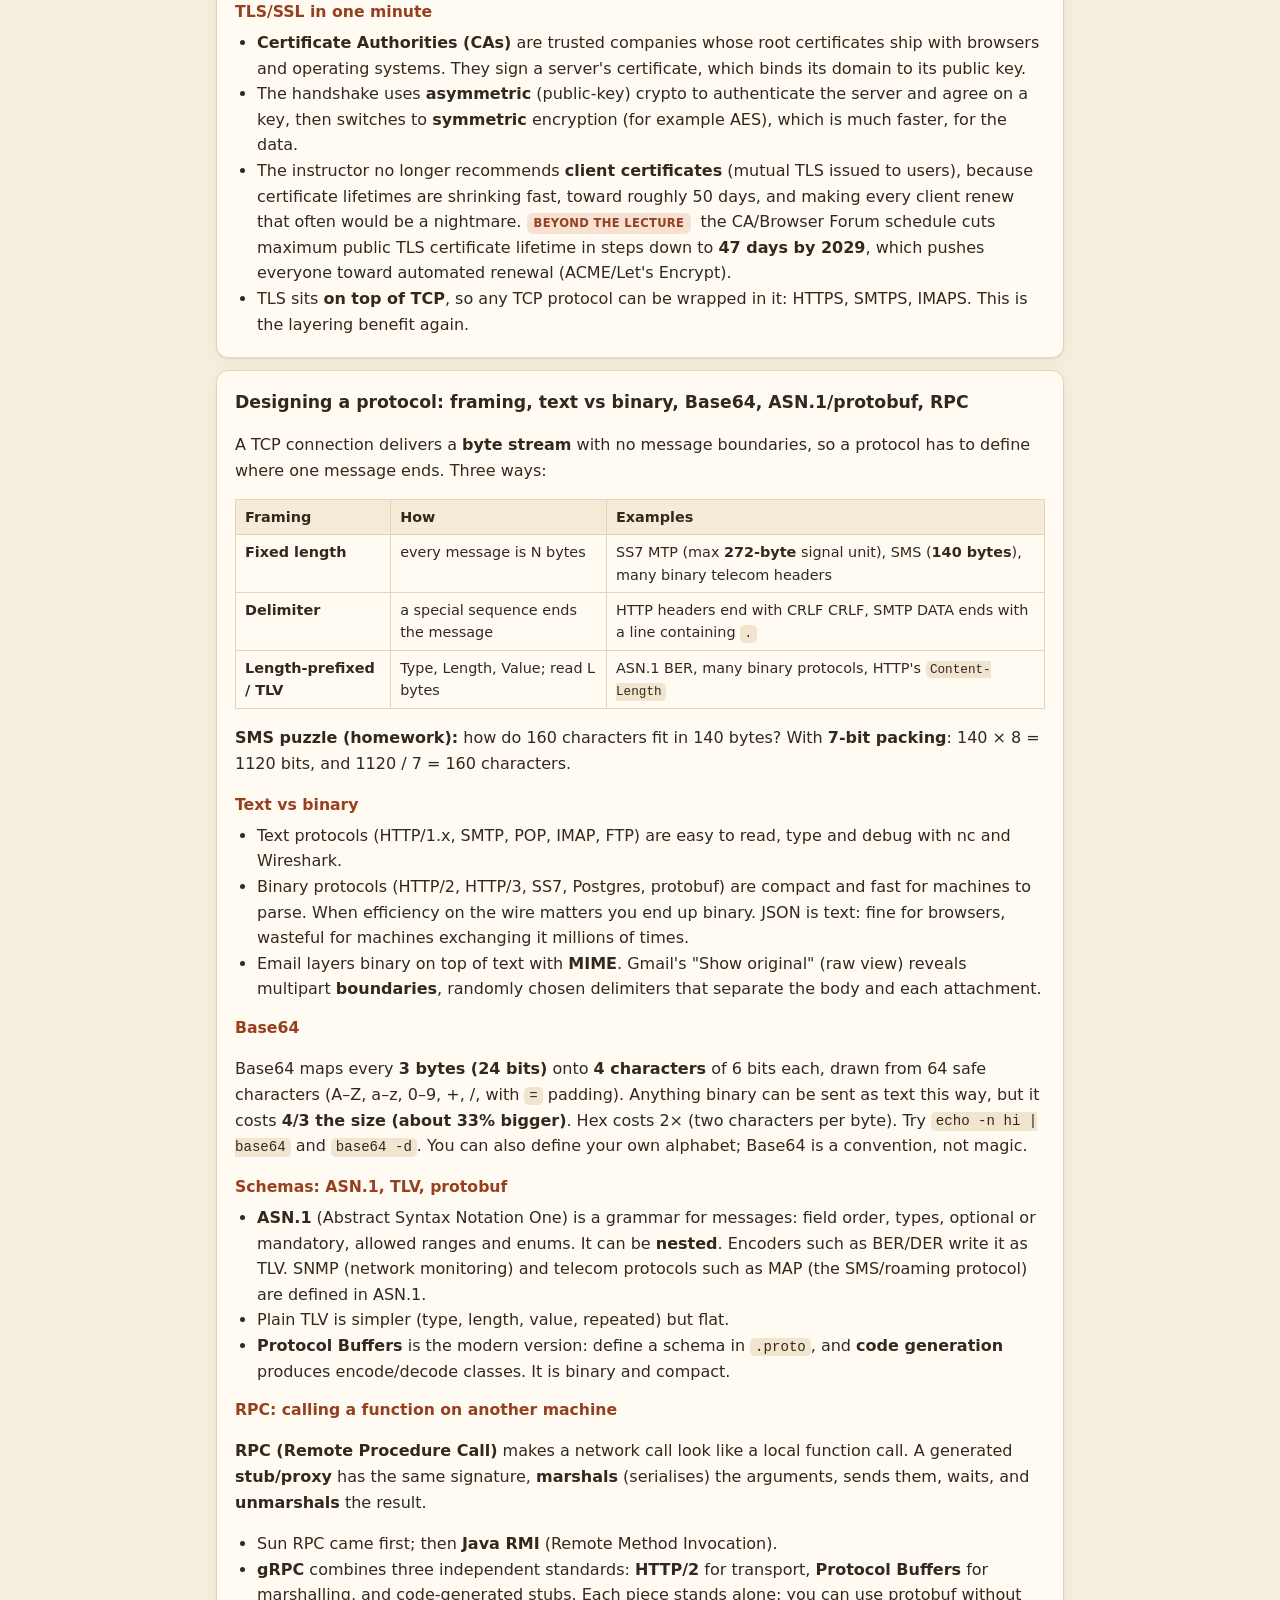
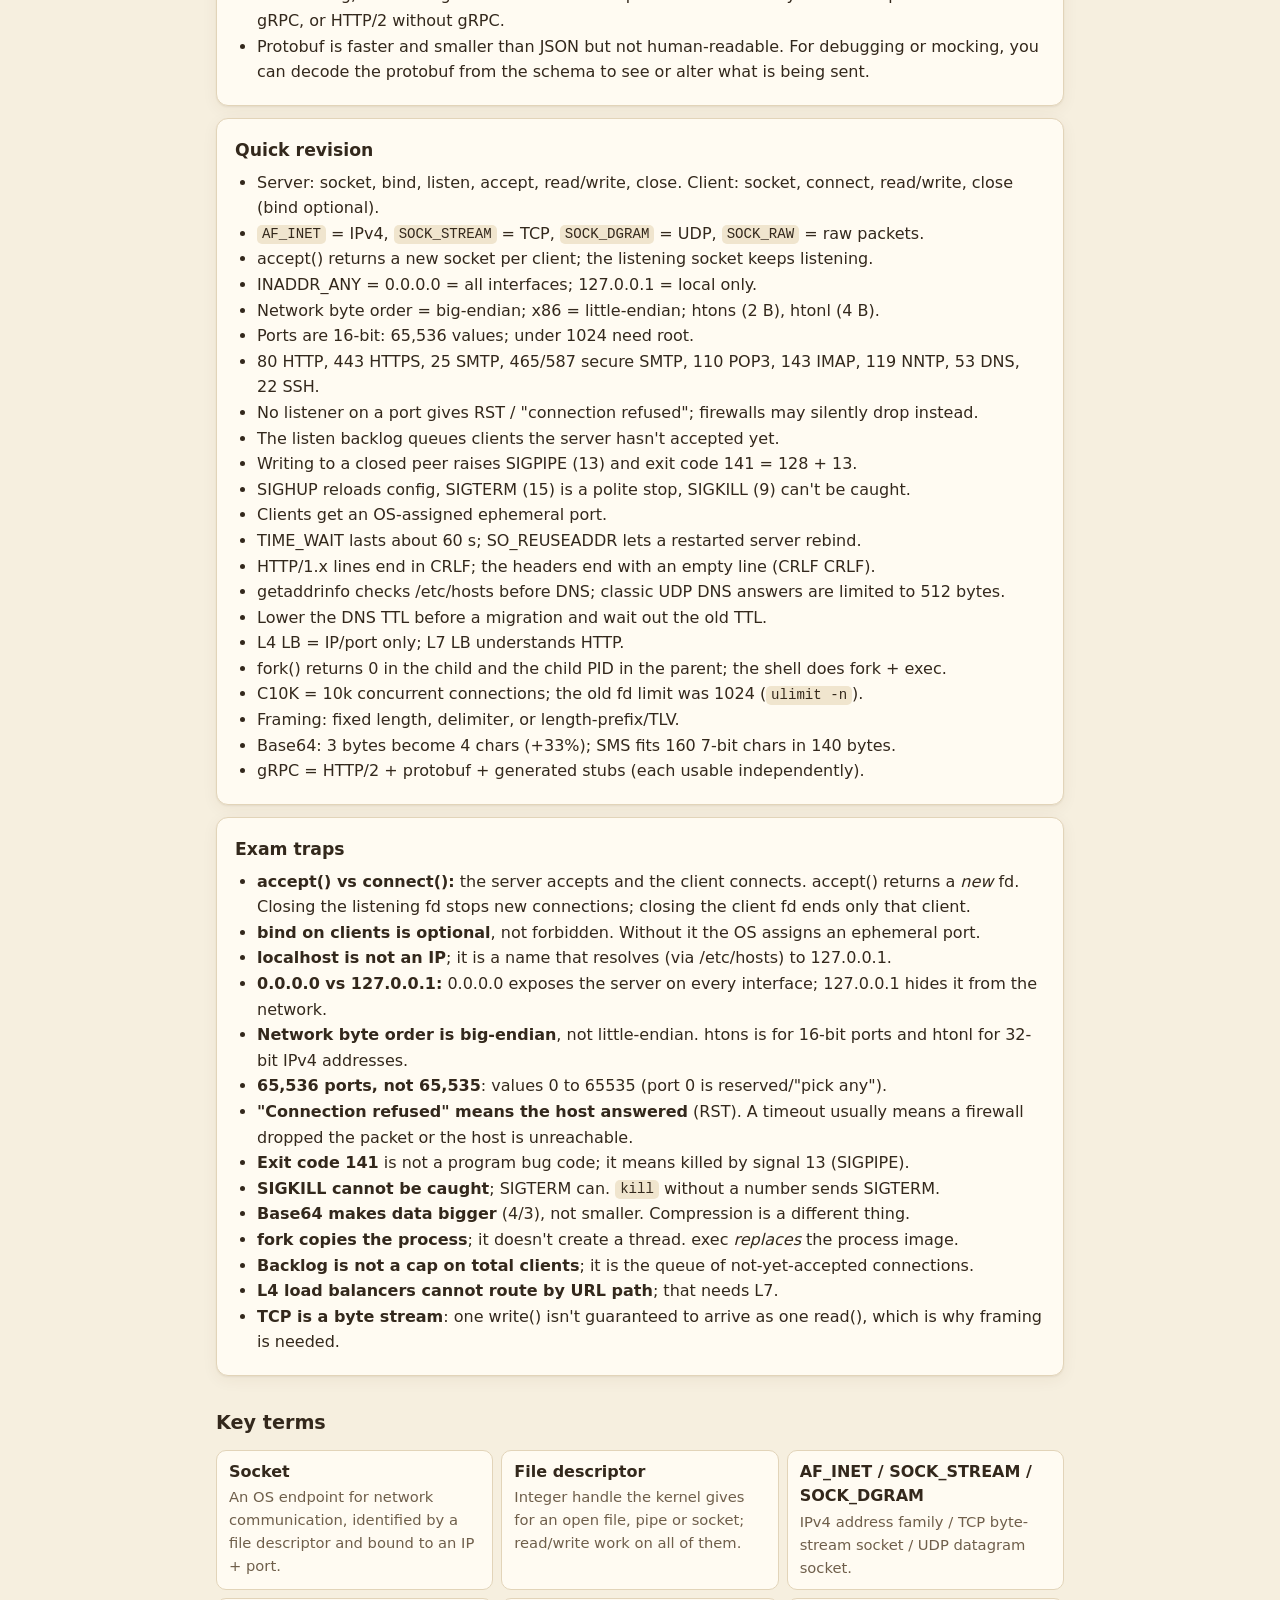
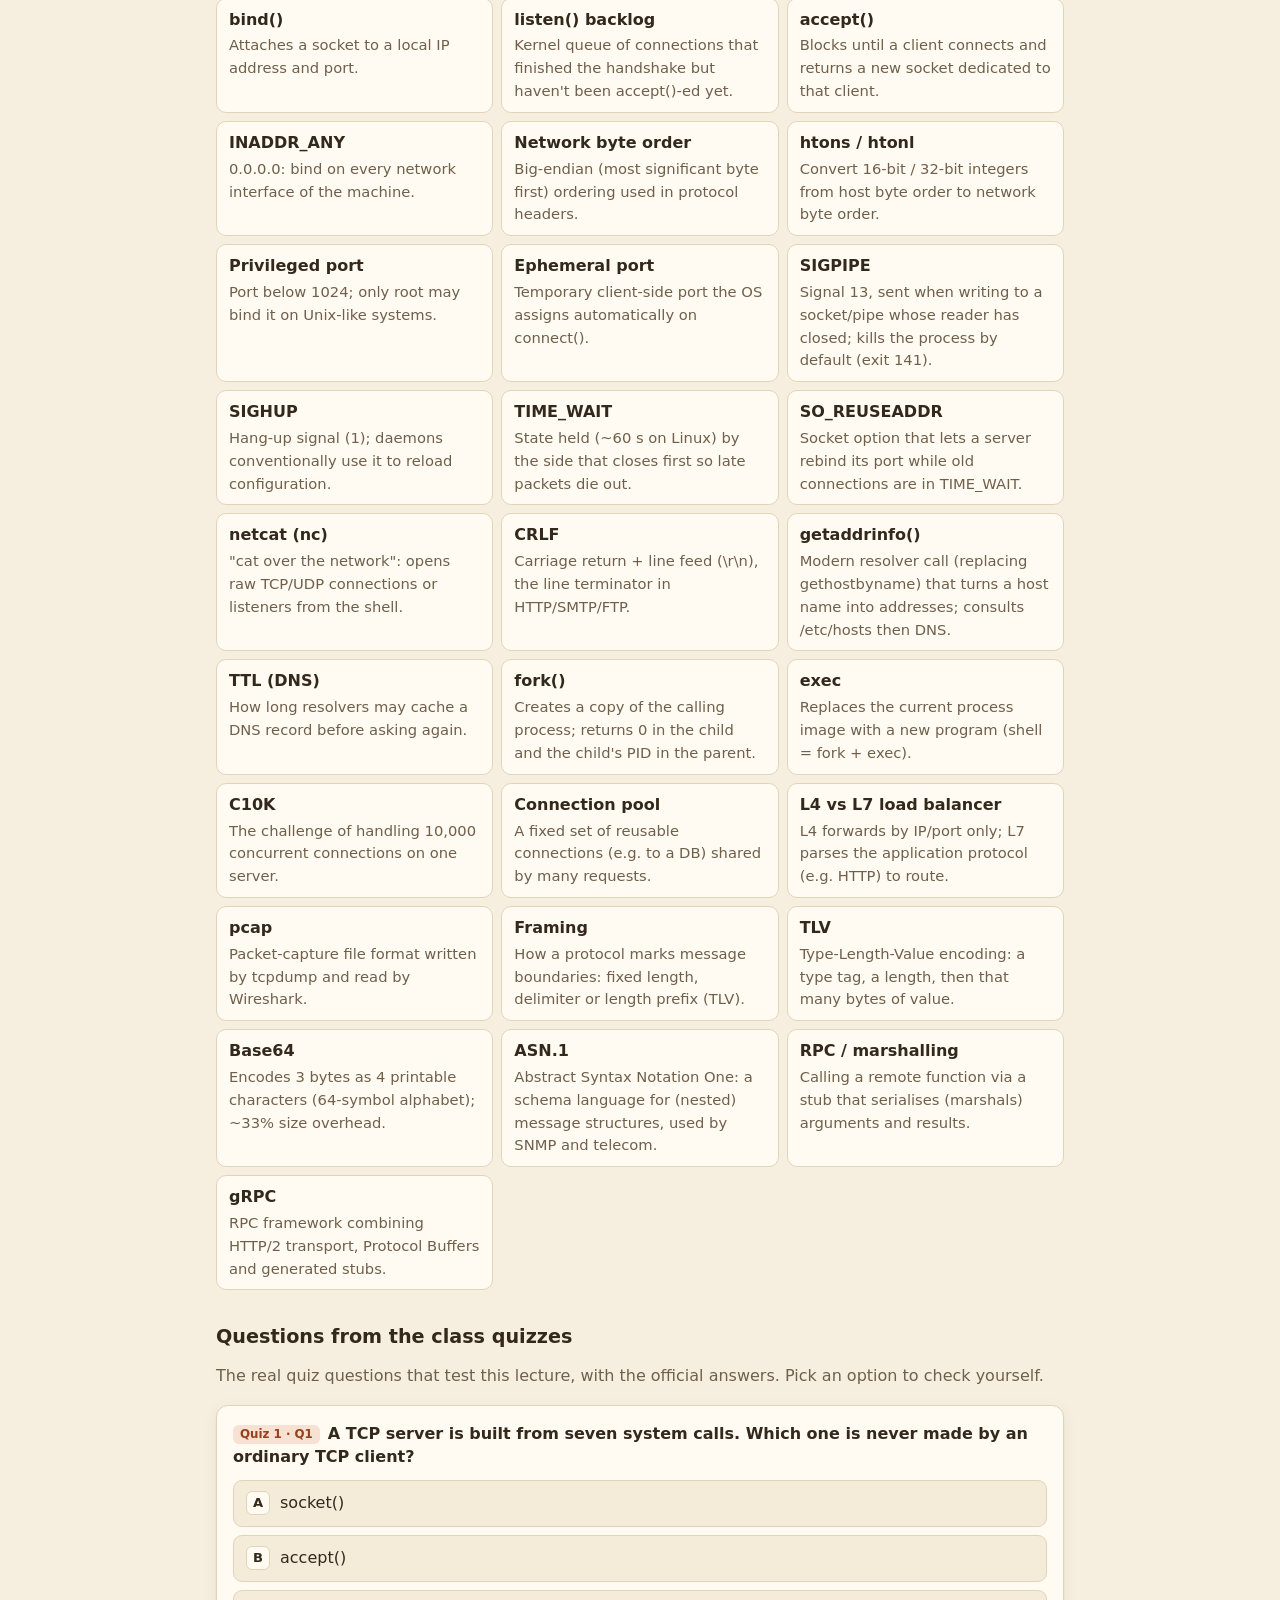
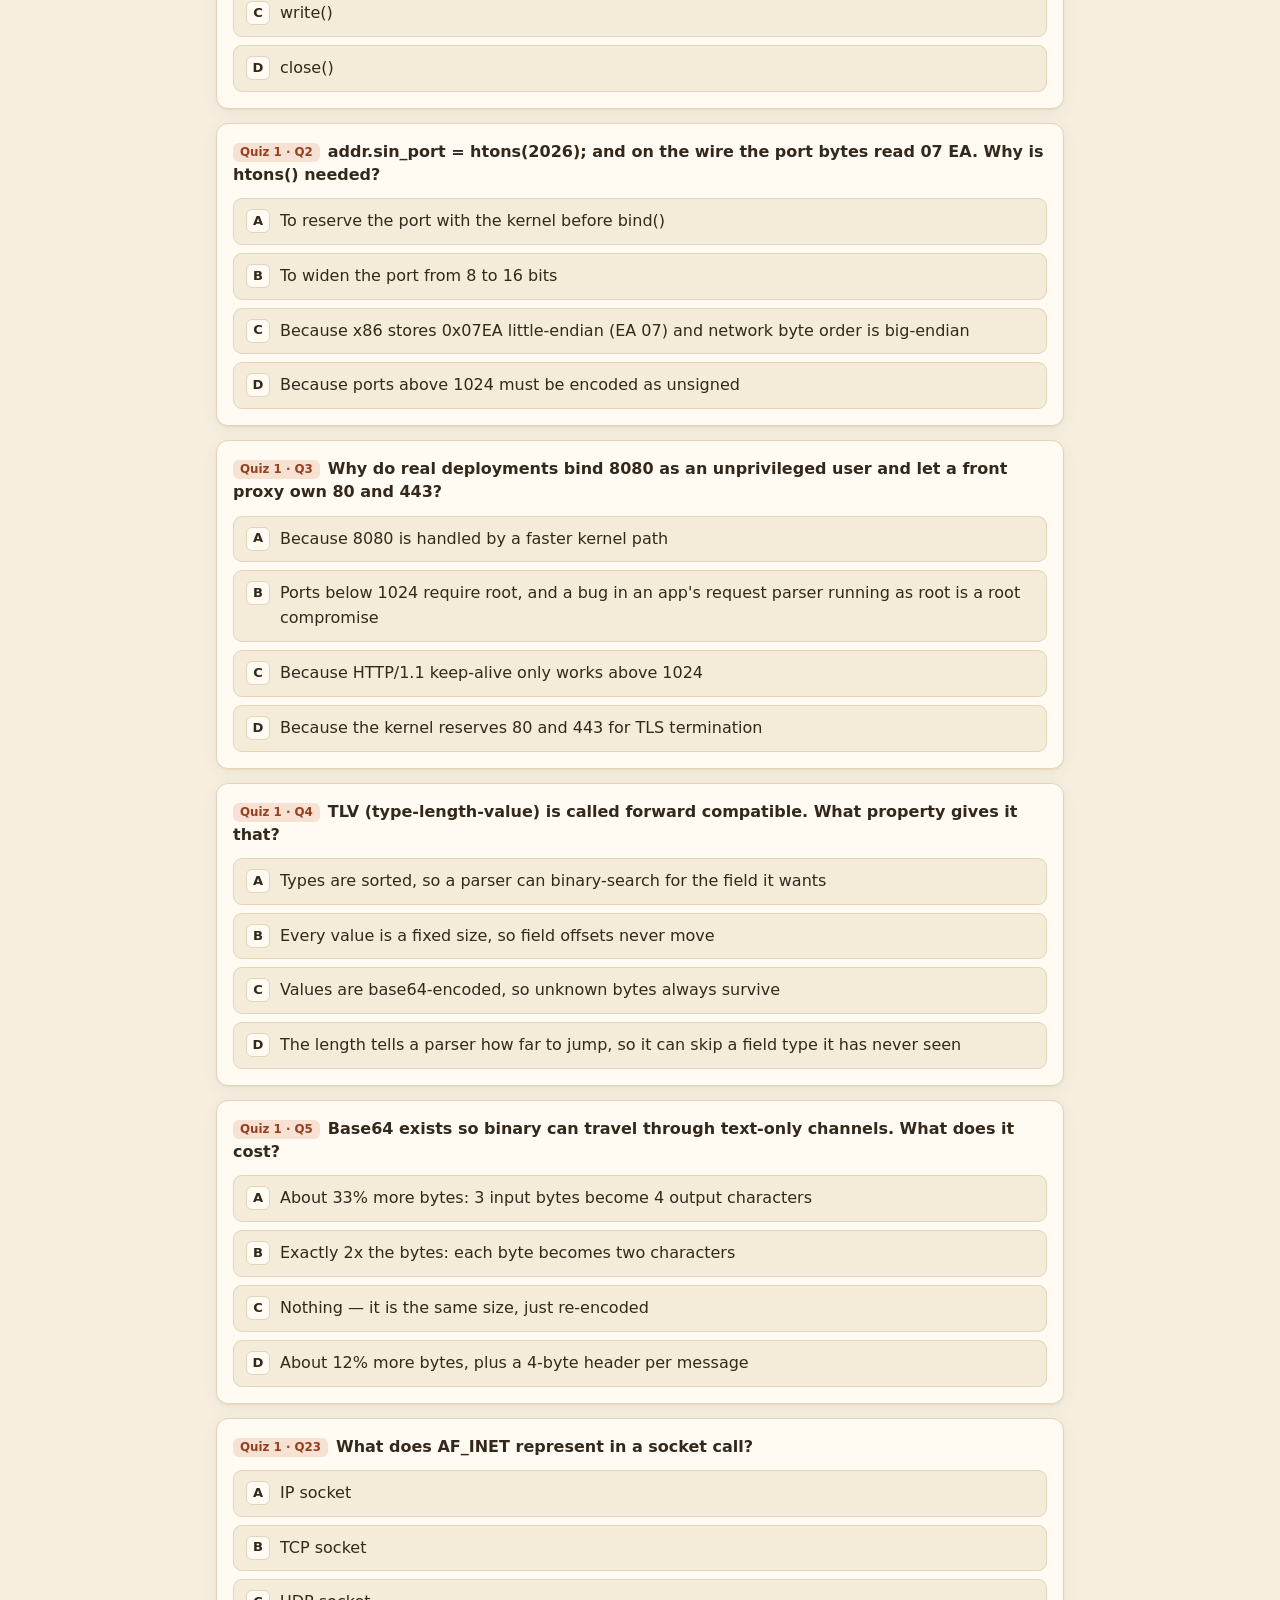
==== commit a816bb8a: "Cream light theme; dark theme with #340055 page and #CCCCFF buttons" ====
--- a/lectures/lecture-01.html
+++ b/lectures/lecture-01.html
@@ -5,7 +5,7 @@
 <meta name="viewport" content="width=device-width, initial-scale=1">
 <title>Lecture 1: Network programming 101 · Network Architecture Revision</title>
 <meta name="description" content="Builds a TCP echo server and client in C from the socket system calls (socket, bind, listen, accept, read/write, close) and uses them to explain ports">
-<link rel="stylesheet" href="../assets/style.css?v=c4cd0fc9cc">
+<link rel="stylesheet" href="../assets/style.css?v=766d06796b">
 </head>
 <body data-page="lecture">
 <header class="top"><div class="wrap">
--- a/assets/style.css
+++ b/assets/style.css
@@ -213,26 +213,43 @@
 .feedback:not(.ok):not(.bad) { background: var(--surface-2); border-color: var(--border); }
 @media (max-width: 520px) { .section-nav { top: 0; position: static; } .note-sec { padding: 2px 12px 12px; } }
 
-/* ---------- Colour scheme (both light and dark mode): purple page #340055, periwinkle buttons #CCCCFF ----------
-   Light mode keeps white content cards; dark mode keeps dark content cards. */
+/* ---------- Colour schemes ----------
+   Light mode: cream (warm cream page, off-white cards, dark-brown text, terracotta accent, sand buttons).
+   Dark mode:  purple (#340055 page, #CCCCFF buttons, dark cards). */
 :root {
+  --bg: #F6EFDF; --surface: #FFFBF2; --surface-2: #F4EBD9; --text: #33281C; --muted: #6F5F4B;
+  --border: #E2D4B9; --accent: #96401F; --accent-soft: #F6E1D3; --code-bg: #F0E5CE;
+  --ok: #2F6B2A; --ok-bg: #E7F1DE; --ok-border: #9CC48F;
+  --bad: #A8321F; --bad-bg: #FAE4DC; --bad-border: #E6A894;
+  --shadow: 0 1px 2px rgba(80, 55, 20, .07), 0 4px 16px rgba(80, 55, 20, .06);
+  --page-bg: #F6EFDF; --btn-bg: #E8CFA4; --btn-bg-hover: #DDBF8C; --btn-text: #33281C;
+  --on-page: #33281C; --on-page-muted: #6F5F4B; --pill-bg: #FFFBF2; --pill-text: #96401F;
+  --rule: #E2D4B9;
+}
+:root[data-theme="dark"] {
   --page-bg: #340055; --btn-bg: #CCCCFF; --btn-bg-hover: #B8B8F5; --btn-text: #1E1452;
   --on-page: #FFFFFF; --on-page-muted: rgba(255, 255, 255, .88);
-  --accent: #5D3FD3; --accent-soft: #ECE8FB;
-}
-:root[data-theme="dark"] { --accent: #B3A4F5; --accent-soft: #2E2560; }
+  --accent: #B3A4F5; --accent-soft: #2E2560; --pill-bg: #FFFFFF; --pill-text: #3B2A9A;
+  --rule: rgba(255, 255, 255, .3);
+}
 @media (prefers-color-scheme: dark) {
-  :root:not([data-theme="light"]) { --accent: #B3A4F5; --accent-soft: #2E2560; }
+  :root:not([data-theme="light"]) {
+  --page-bg: #340055; --btn-bg: #CCCCFF; --btn-bg-hover: #B8B8F5; --btn-text: #1E1452;
+  --on-page: #FFFFFF; --on-page-muted: rgba(255, 255, 255, .88);
+  --accent: #B3A4F5; --accent-soft: #2E2560; --pill-bg: #FFFFFF; --pill-text: #3B2A9A;
+  --rule: rgba(255, 255, 255, .3);
+  }
 }
 body { background: var(--page-bg); }
+header.top { background: var(--surface); }
 main > h1, main > h2, .crumbs, .crumbs span { color: var(--on-page); }
 main > .sub, main > p.sub { color: var(--on-page-muted); }
 .crumbs a, .foot a, main > .sub a { color: var(--on-page); text-decoration: underline; }
-.foot { color: var(--on-page-muted); border-top-color: rgba(255, 255, 255, .3); }
+.foot { color: var(--on-page-muted); border-top-color: var(--rule); }
 .section-nav { background: var(--page-bg); }
 .btn, .btn.primary, .theme-toggle { background: var(--btn-bg); border-color: var(--btn-bg); color: var(--btn-text); font-weight: 600; }
 .btn:hover, .btn.primary:hover, .theme-toggle:hover { background: var(--btn-bg-hover); border-color: var(--btn-bg-hover); filter: none; }
-.btn.primary { box-shadow: 0 1px 0 rgba(30, 20, 82, .25); }
-.btn:focus-visible, .theme-toggle:focus-visible { outline-color: #FFFFFF; }
-.q .btn:focus-visible, .lab .btn:focus-visible { outline-color: var(--accent); }
-.score-line .pill { background: #FFFFFF; color: #3B2A9A; }
+.btn.primary { box-shadow: 0 1px 0 rgba(0, 0, 0, .18); }
+.btn:focus-visible, .theme-toggle:focus-visible, .q .btn:focus-visible { outline-color: var(--accent); }
+.score-line .pill { background: var(--pill-bg); color: var(--pill-text); }
+.bar > i { background: var(--ok); }
